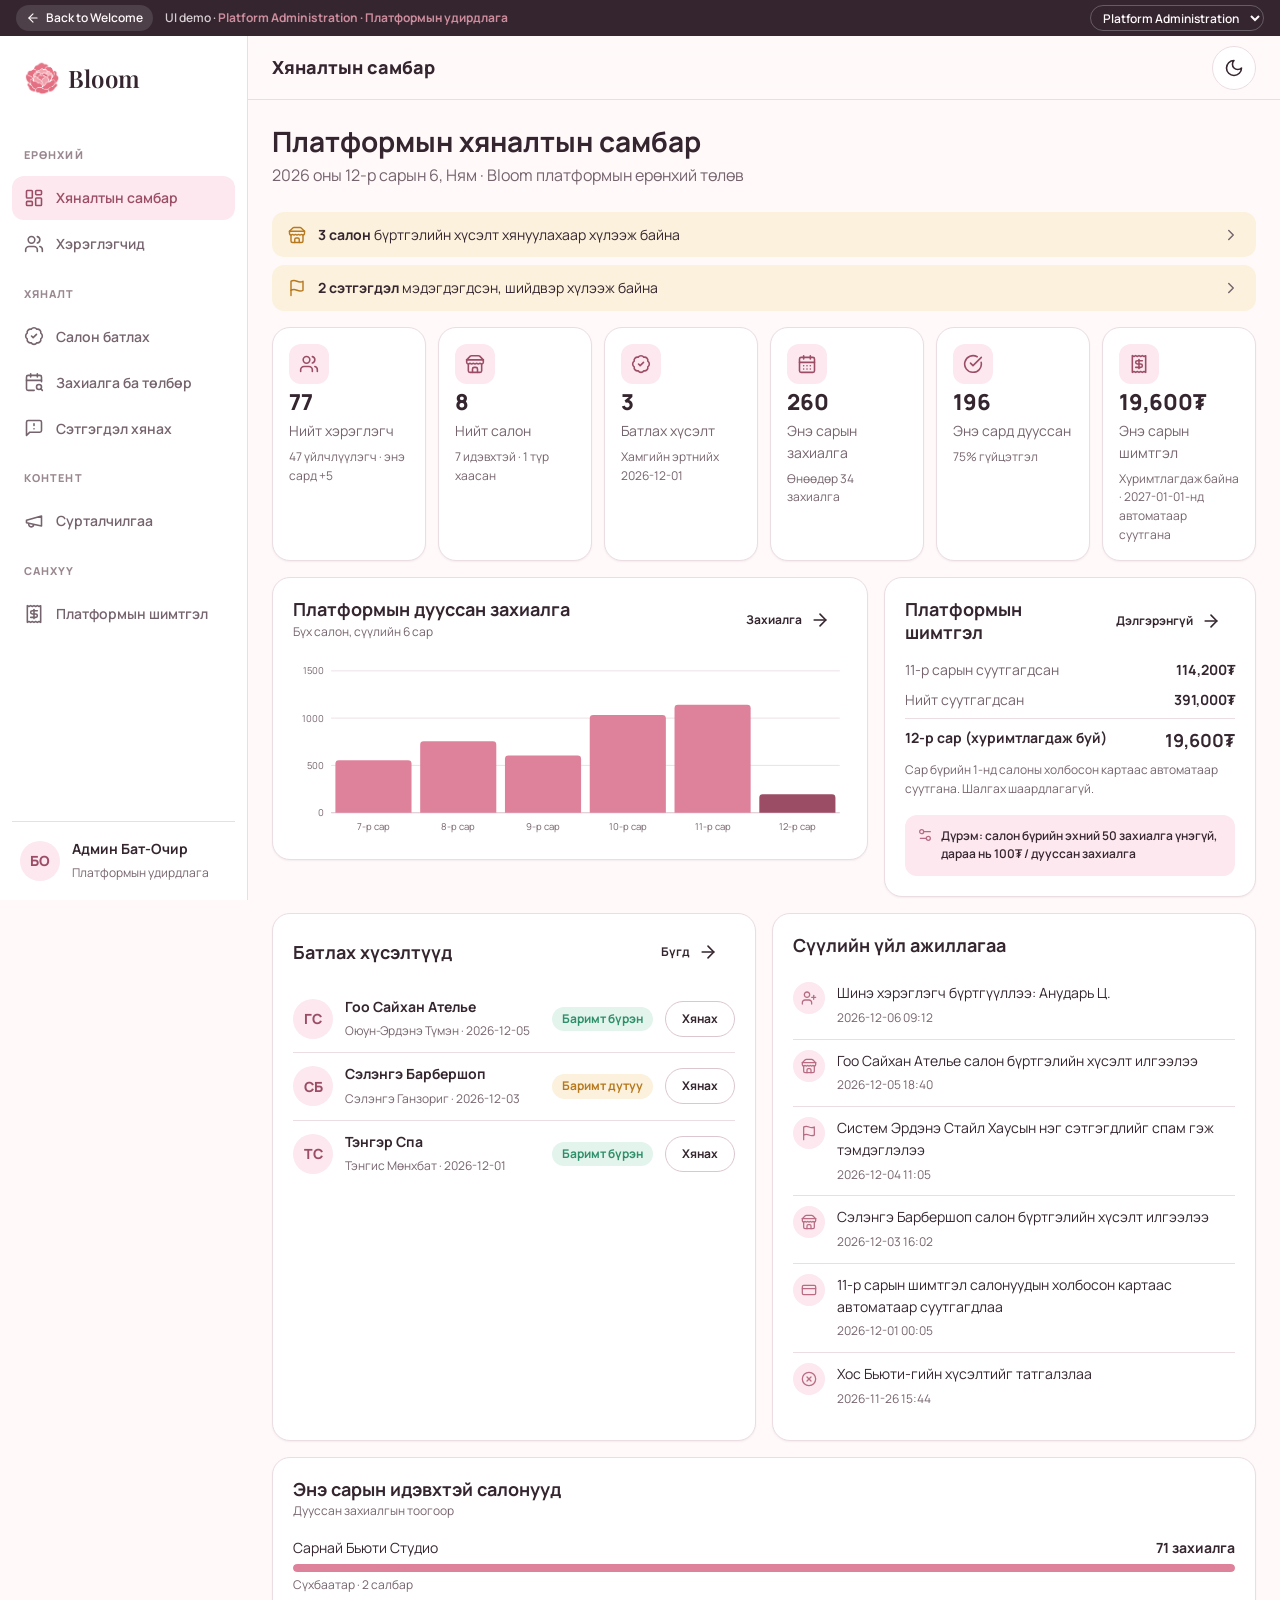
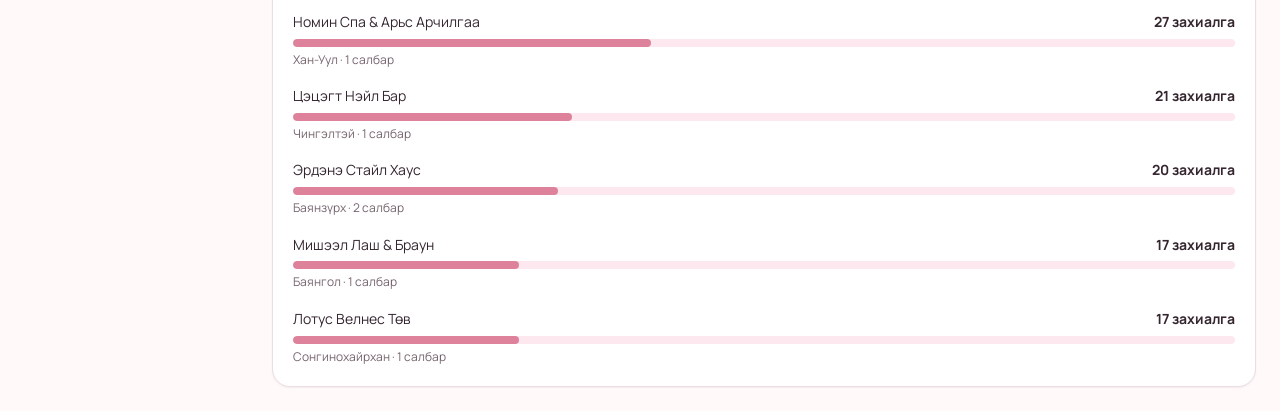
==== admin/index.html @ 9cf28e83 "yoyo" ====
<!DOCTYPE html>
<html lang="mn">
<head>
  <meta charset="UTF-8">
  <meta name="viewport" content="width=device-width, initial-scale=1">
  <meta name="theme-color" content="#FFF9FA">
  <title>Платформын удирдлага · Beauty Salon UI</title>
  <link rel="icon" type="image/png" href="../assets/logo/logo-symbol.png">

  <link rel="preconnect" href="https://fonts.googleapis.com">
  <link rel="preconnect" href="https://fonts.gstatic.com" crossorigin>
  <link rel="stylesheet" href="https://fonts.googleapis.com/css2?family=Manrope:wght@400;500;600;700;800&family=Playfair+Display:wght@500;600;700&display=swap">

  <script src="../assets/js/theme.js"></script>
  <link rel="stylesheet" href="../assets/css/tokens.css">
  <link rel="stylesheet" href="../assets/css/base.css">
  <link rel="stylesheet" href="../assets/css/components.css">
  <link rel="stylesheet" href="../assets/css/layout.css">
  <link rel="stylesheet" href="../assets/css/business.css">
  <link rel="stylesheet" href="../assets/css/admin.css">
</head>
<body data-base="../">
  <!-- Pages: one <section data-page="id"> per menu item.
       Each page is rendered by its script in assets/js/admin/. -->
  <div id="pages">
    <section data-page="dashboard"></section>
    <section data-page="users"></section>
    <section data-page="salons"></section>
    <section data-page="bookings"></section>
    <section data-page="reviews"></section>
    <section data-page="ads"></section>
    <section data-page="invoices"></section>
  </div>

  <script>
    window.APP = {
      id: "admin", kind: "dashboard", title: "Platform Administration · Платформын удирдлага", phase: 5,
      user: { name: "Админ Бат-Очир", role: "Платформын удирдлага", initials: "БО" },
      nav: [
        { id: "dashboard", label: "Хяналтын самбар",      icon: "layout-dashboard", group: "Ерөнхий" },
        { id: "users",     label: "Хэрэглэгчид",          icon: "users",            group: "Ерөнхий" },
        { id: "salons",    label: "Салон батлах",         icon: "badge-check",      group: "Хяналт" },
        { id: "bookings",  label: "Захиалга ба төлбөр",   icon: "calendar-search",  group: "Хяналт" },
        { id: "reviews",   label: "Сэтгэгдэл хянах",      icon: "message-square-warning", group: "Хяналт" },
        { id: "ads",       label: "Сурталчилгаа",         icon: "megaphone",        group: "Контент" },
        { id: "invoices",  label: "Платформын шимтгэл", icon: "receipt",          group: "Санхүү" }
      ]
    };
  </script>
  <script src="../assets/vendor/lucide.min.js"></script>
  <script src="../assets/js/ui.js"></script>
  <!-- Shared demo data + engine. The admin reads the business owner's
       store too, so reports, invoices and the fee rule stay in sync. -->
  <script src="../assets/js/client/data.js"></script>
  <script src="../assets/js/client/data-extra.js"></script>
  <script src="../assets/js/client/engine.js"></script>
  <script src="../assets/js/business/biz-data.js"></script>
  <script src="../assets/js/business/biz-core.js"></script>
  <!-- Admin pages (must load before shell.js) -->
  <script src="../assets/js/admin/adm-data.js"></script>
  <script src="../assets/js/admin/adm-core.js"></script>
  <script src="../assets/js/admin/adm-users.js"></script>
  <script src="../assets/js/admin/adm-salons.js"></script>
  <script src="../assets/js/admin/adm-bookings.js"></script>
  <script src="../assets/js/admin/adm-reviews.js"></script>
  <script src="../assets/js/admin/adm-ads.js"></script>
  <script src="../assets/js/admin/adm-invoices.js"></script>
  <script src="../assets/js/shell.js"></script>
</body>
</html>
---- assets/css/tokens.css ----
/* =========================================================
   Cherry Blossom design tokens
   Every colour, radius, shadow and spacing value used in the
   prototype comes from here. Change a value once, it updates
   in all four interfaces.
   ========================================================= */

:root {
  /* ---- Brand palette (light) ---- */
  --primary: #F4A7B9;          /* Cherry Blossom Pink */
  --primary-hover: #DE829C;    /* Deep Rose */
  --primary-soft: #FCE8EE;     /* Pale Blush */
  --on-primary: #34252F;       /* text on pink buttons (dark plum = AA contrast) */
  --accent: #B86C83;           /* Dusty Rose, for icons / decoration */
  --accent-strong: #9C4D66;    /* darker rose for small text & links (AA on ivory) */

  --bg: #FFF9FA;               /* Soft Ivory */
  --surface: #FFFFFF;
  --surface-2: #FCE8EE;        /* Pale Blush */
  --surface-3: #F8F0F3;
  --text: #34252F;             /* Dark Plum */
  --text-2: #75636D;           /* Muted Mauve */
  --text-3: #9A8891;
  --border: #EBDDE2;
  --border-strong: #DCC6CF;

  /* ---- Status colours (tuned to sit with the pink) ---- */
  --success: #2F8F6B;
  --success-soft: #E3F4EC;
  --warning: #B7791F;
  --warning-soft: #FCF1DC;
  --danger: #C2415D;
  --danger-soft: #FBE4E9;
  --info: #5468B8;
  --info-soft: #E7EAF8;

  /* ---- Effects ---- */
  --shadow-sm: 0 1px 2px rgba(52, 37, 47, .06);
  --shadow-md: 0 6px 20px -6px rgba(52, 37, 47, .12);
  --shadow-lg: 0 18px 48px -12px rgba(120, 50, 80, .22);
  --ring: 0 0 0 3px rgba(222, 130, 156, .45);
  --gradient-blush: linear-gradient(135deg, #FFF1F4 0%, #FCE8EE 45%, #FFF9FA 100%);
  --overlay: rgba(52, 37, 47, .45);

  /* ---- Typography ---- */
  --font-sans: "Manrope", "Segoe UI", "Helvetica Neue", Arial, sans-serif;
  --font-display: "Playfair Display", Georgia, "Times New Roman", serif;
  --fs-xs: .75rem;
  --fs-sm: .875rem;
  --fs-md: 1rem;
  --fs-lg: 1.125rem;
  --fs-xl: 1.375rem;
  --fs-2xl: 1.75rem;
  --fs-3xl: clamp(1.75rem, 1.2rem + 2.4vw, 2.75rem);

  /* ---- Spacing scale (4px base) ---- */
  --sp-1: 4px;
  --sp-2: 8px;
  --sp-3: 12px;
  --sp-4: 16px;
  --sp-5: 20px;
  --sp-6: 24px;
  --sp-8: 32px;
  --sp-10: 40px;
  --sp-12: 48px;
  --sp-16: 64px;

  /* ---- Radius ---- */
  --r-sm: 8px;
  --r-md: 12px;
  --r-lg: 18px;
  --r-xl: 24px;
  --r-pill: 999px;

  /* ---- Layout ---- */
  --header-h: 64px;
  --demo-bar-h: 36px;
  --sidebar-w: 248px;
  --sidebar-w-collapsed: 76px;
  --bottom-nav-h: 64px;
  --content-max: 1200px;

  --ease: cubic-bezier(.2, .7, .2, 1);
  --t-fast: 150ms;
  --t-med: 260ms;

  color-scheme: light;
}

/* ---- Dark theme ---- */
:root[data-theme="dark"] {
  --primary: #F4A7B9;
  --primary-hover: #F7BCCA;
  --primary-soft: #3D2C38;
  --on-primary: #19151B;
  --accent: #E69CB2;
  --accent-strong: #F0B3C4;

  --bg: #19151B;               /* Deep Plum Black */
  --surface: #272129;          /* Dark Plum */
  --surface-2: #352B35;        /* Muted Plum */
  --surface-3: #2F2730;
  --text: #F9F2F5;
  --text-2: #C2B1BC;
  --text-3: #9A8893;
  --border: #493B46;
  --border-strong: #5C4B58;

  --success: #5CC79C;
  --success-soft: #1F3A30;
  --warning: #E3B062;
  --warning-soft: #3D3121;
  --danger: #F07C95;
  --danger-soft: #45222C;
  --info: #9AA9EC;
  --info-soft: #262C48;

  --shadow-sm: 0 1px 2px rgba(0, 0, 0, .35);
  --shadow-md: 0 6px 20px -6px rgba(0, 0, 0, .5);
  --shadow-lg: 0 18px 48px -12px rgba(0, 0, 0, .65);
  --ring: 0 0 0 3px rgba(244, 167, 185, .45);
  --gradient-blush: linear-gradient(135deg, #221B24 0%, #2A2029 50%, #19151B 100%);
  --overlay: rgba(10, 6, 10, .6);

  color-scheme: dark;
}
---- assets/css/base.css ----
/* =========================================================
   Base: reset, typography, focus, utilities
   ========================================================= */

*, *::before, *::after { box-sizing: border-box; }

html { -webkit-text-size-adjust: 100%; }

body {
  margin: 0;
  min-height: 100vh;
  font-family: var(--font-sans);
  font-size: var(--fs-md);
  line-height: 1.55;
  color: var(--text);
  background: var(--bg);
  -webkit-font-smoothing: antialiased;
  overflow-x: hidden;
}

/* Smooth theme change. Added by theme.js after first paint so the
   page doesn't animate on load. */
html.theme-ready body,
html.theme-ready .card,
html.theme-ready .surface,
html.theme-ready .btn,
html.theme-ready .input,
html.theme-ready .app-header,
html.theme-ready .sidebar,
html.theme-ready .bottom-nav,
html.theme-ready .demo-bar {
  transition: background-color var(--t-med) var(--ease),
              border-color var(--t-med) var(--ease),
              color var(--t-med) var(--ease),
              box-shadow var(--t-med) var(--ease);
}

img, svg { display: block; max-width: 100%; }
button, input, select, textarea { font: inherit; color: inherit; }
button { cursor: pointer; }
a { color: var(--accent-strong); text-decoration: none; }
a:hover { text-decoration: underline; }

h1, h2, h3, h4 { margin: 0 0 var(--sp-2); line-height: 1.25; font-weight: 700; }
h1 { font-size: var(--fs-3xl); }
h2 { font-size: var(--fs-2xl); }
h3 { font-size: var(--fs-xl); }
h4 { font-size: var(--fs-lg); }
p { margin: 0 0 var(--sp-3); }

.display { font-family: var(--font-display); font-weight: 600; letter-spacing: .01em; }

/* Visible keyboard focus everywhere */
:focus { outline: none; }
:focus-visible {
  outline: none;
  box-shadow: var(--ring);
  border-radius: var(--r-sm);
}

::selection { background: var(--primary); color: var(--on-primary); }

/* Lucide renders <i data-lucide> into <svg class="lucide">. */
.lucide { width: 20px; height: 20px; stroke-width: 1.9; flex-shrink: 0; }
.icon-sm .lucide, .lucide.icon-sm { width: 16px; height: 16px; }
.icon-lg .lucide, .lucide.icon-lg { width: 28px; height: 28px; }

/* ---- Utilities ---- */
[hidden] { display: none !important; }
.sr-only {
  position: absolute; width: 1px; height: 1px; padding: 0; margin: -1px;
  overflow: hidden; clip: rect(0 0 0 0); white-space: nowrap; border: 0;
}
.muted { color: var(--text-2); }
.small { font-size: var(--fs-sm); }
.xs { font-size: var(--fs-xs); }
.row { display: flex; align-items: center; gap: var(--sp-3); }
.row-wrap { display: flex; flex-wrap: wrap; gap: var(--sp-3); }
.stack { display: flex; flex-direction: column; gap: var(--sp-3); }
.spacer { flex: 1; }
.center { text-align: center; }
.mt-4 { margin-top: var(--sp-4); }
.mt-6 { margin-top: var(--sp-6); }
.mb-4 { margin-bottom: var(--sp-4); }
.hide-mobile { }
@media (max-width: 767px) { .hide-mobile { display: none !important; } }
@media (min-width: 768px) { .show-mobile-only { display: none !important; } }

@media (prefers-reduced-motion: reduce) {
  *, *::before, *::after { animation-duration: 1ms !important; transition-duration: 1ms !important; }
}
---- assets/css/components.css ----
/* =========================================================
   Shared components used by all four interfaces
   ========================================================= */

/* ---------- Logo ---------- */
.logo { display: inline-flex; align-items: center; gap: var(--sp-2); color: var(--text); text-decoration: none; flex-shrink: 0; }
.logo:hover { text-decoration: none; }
.logo img { height: 36px; width: auto; object-fit: contain; }
.logo .logo-word { display: flex; flex-direction: column; gap: 3px; line-height: 1.1; }
.logo .logo-word b { font-family: var(--font-display); font-size: 1.5rem; font-weight: 600; letter-spacing: .01em; line-height: 1; }
.logo .logo-word span { font-size: .6rem; font-weight: 700; letter-spacing: .12em; text-transform: uppercase; color: var(--accent-strong); white-space: nowrap; }
.logo .logo-combo { display: inline-flex; align-items: center; gap: var(--sp-2); }
.logo .logo-symbol { display: none; }
/* Symbol on phones, combination from tablet up (header context) */
@media (max-width: 767px) {
  .logo[data-responsive] .logo-combo { display: none; }
  .logo[data-responsive] .logo-symbol { display: block; }
}
.logo-placeholder-tag {
  display: inline-block; margin-left: var(--sp-2);
  font-size: .62rem; font-weight: 700; letter-spacing: .08em; text-transform: uppercase;
  padding: 2px 6px; border-radius: var(--r-pill);
  border: 1px dashed var(--accent); color: var(--accent-strong);
}

/* ---------- Buttons ---------- */
.btn {
  display: inline-flex; align-items: center; justify-content: center; gap: var(--sp-2);
  min-height: 44px; padding: 0 var(--sp-5);
  border-radius: var(--r-pill); border: 1px solid transparent;
  font-weight: 700; font-size: var(--fs-sm); line-height: 1; white-space: nowrap;
  text-decoration: none; cursor: pointer; user-select: none;
  transition: background-color var(--t-fast) var(--ease), transform var(--t-fast) var(--ease),
              box-shadow var(--t-fast) var(--ease), border-color var(--t-fast);
}
.btn:hover { text-decoration: none; }
.btn:active { transform: translateY(1px); }
.btn[disabled], .btn.is-disabled { opacity: .5; cursor: not-allowed; pointer-events: none; }

.btn-primary { background: var(--primary); color: var(--on-primary); box-shadow: 0 6px 16px -8px var(--primary-hover); }
.btn-primary:hover { background: var(--primary-hover); }
.btn-secondary { background: var(--surface); color: var(--text); border-color: var(--border-strong); }
.btn-secondary:hover { background: var(--surface-2); }
.btn-ghost { background: transparent; color: var(--text); }
.btn-ghost:hover { background: var(--surface-2); }
.btn-danger { background: var(--danger); color: #fff; }
.btn-danger:hover { filter: brightness(1.05); }
.btn-sm { min-height: 36px; padding: 0 var(--sp-4); font-size: var(--fs-xs); }
.btn-lg { min-height: 52px; padding: 0 var(--sp-6); font-size: var(--fs-md); }
.btn-block { width: 100%; }

.icon-btn {
  display: inline-grid; place-items: center;
  width: 44px; height: 44px; border-radius: var(--r-pill);
  border: 1px solid var(--border); background: var(--surface); color: var(--text);
  transition: background-color var(--t-fast), border-color var(--t-fast);
}
.icon-btn:hover { background: var(--surface-2); border-color: var(--border-strong); }
.icon-btn.plain { border-color: transparent; background: transparent; }

/* Theme toggle swaps sun / moon icon */
.theme-toggle .when-dark { display: none; }
:root[data-theme="dark"] .theme-toggle .when-dark { display: block; }
:root[data-theme="dark"] .theme-toggle .when-light { display: none; }

/* ---------- Form controls ---------- */
.field { display: flex; flex-direction: column; gap: 6px; }
.field label { font-size: var(--fs-sm); font-weight: 600; }
.field .hint { font-size: var(--fs-xs); color: var(--text-2); }
.field .error-text { font-size: var(--fs-xs); color: var(--danger); display: none; }
.field.has-error .input { border-color: var(--danger); }
.field.has-error .error-text { display: block; }

.input, .select, .textarea {
  width: 100%; min-height: 44px; padding: 10px 14px;
  border-radius: var(--r-md); border: 1px solid var(--border-strong);
  background: var(--surface); color: var(--text);
  transition: border-color var(--t-fast), box-shadow var(--t-fast);
}
.input::placeholder, .textarea::placeholder { color: var(--text-3); }
.input:focus, .select:focus, .textarea:focus { border-color: var(--primary-hover); box-shadow: var(--ring); }
.textarea { min-height: 96px; resize: vertical; }
.select { appearance: none; background-image: linear-gradient(45deg, transparent 50%, var(--text-2) 50%), linear-gradient(135deg, var(--text-2) 50%, transparent 50%); background-position: calc(100% - 18px) 50%, calc(100% - 13px) 50%; background-size: 5px 5px; background-repeat: no-repeat; padding-right: 36px; }

.input-icon { position: relative; }
.input-icon .lucide { position: absolute; left: 14px; top: 50%; transform: translateY(-50%); color: var(--text-2); pointer-events: none; }
.input-icon .input { padding-left: 42px; }

.check { display: inline-flex; align-items: center; gap: var(--sp-2); cursor: pointer; font-size: var(--fs-sm); }
.check input { width: 18px; height: 18px; accent-color: var(--primary-hover); }

.switch { position: relative; display: inline-flex; align-items: center; gap: var(--sp-3); cursor: pointer; font-size: var(--fs-sm); }
.switch input { position: absolute; opacity: 0; width: 0; height: 0; }
.switch .track { width: 44px; height: 26px; border-radius: var(--r-pill); background: var(--border-strong); position: relative; transition: background var(--t-fast); }
.switch .track::after { content: ""; position: absolute; top: 3px; left: 3px; width: 20px; height: 20px; border-radius: 50%; background: #fff; box-shadow: var(--shadow-sm); transition: transform var(--t-med) var(--ease); }
.switch input:checked + .track { background: var(--primary-hover); }
.switch input:checked + .track::after { transform: translateX(18px); }
.switch input:focus-visible + .track { box-shadow: var(--ring); }

/* ---------- Chips ---------- */
.chip {
  display: inline-flex; align-items: center; gap: 6px;
  min-height: 36px; padding: 0 14px; border-radius: var(--r-pill);
  border: 1px solid var(--border-strong); background: var(--surface); color: var(--text);
  font-size: var(--fs-sm); font-weight: 600; cursor: pointer;
  transition: background var(--t-fast), border-color var(--t-fast), color var(--t-fast);
}
.chip:hover { border-color: var(--primary-hover); }
.chip[aria-pressed="true"], .chip.is-active { background: var(--primary); border-color: var(--primary); color: var(--on-primary); }
.chip .lucide { width: 16px; height: 16px; }

/* ---------- Badges ---------- */
.badge {
  display: inline-flex; align-items: center; gap: 4px;
  padding: 3px 10px; border-radius: var(--r-pill);
  font-size: var(--fs-xs); font-weight: 700; white-space: nowrap;
  background: var(--surface-2); color: var(--text);
}
.badge::before { content: ""; width: 6px; height: 6px; border-radius: 50%; background: currentColor; opacity: .8; }
.badge.no-dot::before { display: none; }
.badge-success { background: var(--success-soft); color: var(--success); }
.badge-warning { background: var(--warning-soft); color: var(--warning); }
.badge-danger  { background: var(--danger-soft);  color: var(--danger); }
.badge-info    { background: var(--info-soft);    color: var(--info); }
.badge-pink    { background: var(--primary-soft); color: var(--accent-strong); }

/* ---------- Cards ---------- */
.card {
  background: var(--surface); border: 1px solid var(--border);
  border-radius: var(--r-lg); box-shadow: var(--shadow-sm);
  padding: var(--sp-5);
}
.card-hover { transition: transform var(--t-med) var(--ease), box-shadow var(--t-med) var(--ease); }
.card-hover:hover { transform: translateY(-3px); box-shadow: var(--shadow-md); }
.card-title { display: flex; align-items: center; justify-content: space-between; gap: var(--sp-3); margin-bottom: var(--sp-4); }
.card-title h3 { margin: 0; font-size: var(--fs-lg); }

.stat-card { display: flex; flex-direction: column; gap: 6px; }
.stat-card .stat-icon { width: 40px; height: 40px; border-radius: var(--r-md); display: grid; place-items: center; background: var(--primary-soft); color: var(--accent-strong); }
.stat-card .stat-value { font-size: var(--fs-2xl); font-weight: 800; letter-spacing: -.01em; }
.stat-card .stat-label { font-size: var(--fs-sm); color: var(--text-2); }
.stat-card .stat-trend { font-size: var(--fs-xs); font-weight: 700; color: var(--success); }

/* ---------- Avatar ---------- */
.avatar { position: relative; overflow: hidden; width: 40px; height: 40px; border-radius: 50%; display: grid; place-items: center; font-weight: 800; font-size: var(--fs-sm); background: var(--primary-soft); color: var(--accent-strong); flex-shrink: 0; }

.avatar > img { position: absolute; inset: 0; width: 100%; height: 100%; object-fit: cover; }
.avatar.has-photo { color: transparent; }

/* ---------- Tables ---------- */
.table-wrap { width: 100%; overflow-x: auto; border: 1px solid var(--border); border-radius: var(--r-lg); background: var(--surface); }
.table { width: 100%; border-collapse: collapse; font-size: var(--fs-sm); }
.table th { text-align: left; font-weight: 700; font-size: var(--fs-xs); text-transform: uppercase; letter-spacing: .05em; color: var(--text-2); background: var(--surface-3); padding: 12px 16px; white-space: nowrap; }
.table td { padding: 14px 16px; border-top: 1px solid var(--border); vertical-align: middle; }
.table tbody tr:hover { background: var(--surface-3); }

/* ---------- Tabs / segmented ---------- */
.segmented { display: inline-flex; padding: 4px; border-radius: var(--r-pill); background: var(--surface-2); gap: 4px; }
.segmented button { border: 0; background: transparent; min-height: 36px; padding: 0 16px; border-radius: var(--r-pill); font-weight: 700; font-size: var(--fs-sm); color: var(--text-2); display: inline-flex; align-items: center; gap: 6px; }
.segmented button[aria-selected="true"] { background: var(--surface); color: var(--text); box-shadow: var(--shadow-sm); }

/* ---------- Modal & bottom sheet ---------- */
.overlay {
  position: fixed; inset: 0; z-index: 900; background: var(--overlay);
  display: flex; align-items: center; justify-content: center; padding: var(--sp-4);
  opacity: 0; visibility: hidden; transition: opacity var(--t-med) var(--ease), visibility var(--t-med);
}
.overlay.is-open { opacity: 1; visibility: visible; }
.modal {
  width: min(520px, 100%); max-height: calc(100vh - 32px); overflow: auto;
  background: var(--surface); border-radius: var(--r-xl); box-shadow: var(--shadow-lg);
  padding: var(--sp-6); transform: translateY(12px) scale(.98); transition: transform var(--t-med) var(--ease);
}
.overlay.is-open .modal { transform: none; }
.modal-head { display: flex; align-items: flex-start; justify-content: space-between; gap: var(--sp-3); margin-bottom: var(--sp-4); }
.modal-head h3 { margin: 0; }
.modal-foot { display: flex; justify-content: flex-end; gap: var(--sp-3); margin-top: var(--sp-6); flex-wrap: wrap; }

/* On phones the modal becomes a bottom sheet */
@media (max-width: 767px) {
  .overlay.sheet-on-mobile { align-items: flex-end; padding: 0; }
  .overlay.sheet-on-mobile .modal {
    width: 100%; border-radius: var(--r-xl) var(--r-xl) 0 0; max-height: 88vh;
    transform: translateY(100%); padding-bottom: calc(var(--sp-6) + env(safe-area-inset-bottom));
  }
  .overlay.sheet-on-mobile.is-open .modal { transform: none; }
  .overlay.sheet-on-mobile .modal::before { content: ""; display: block; width: 40px; height: 4px; border-radius: 4px; background: var(--border-strong); margin: -8px auto var(--sp-4); }
}

/* ---------- Toast ---------- */
.toast-stack { position: fixed; z-index: 1000; right: var(--sp-4); bottom: var(--sp-4); display: flex; flex-direction: column; gap: var(--sp-2); pointer-events: none; }
@media (max-width: 767px) { .toast-stack { left: var(--sp-4); bottom: calc(var(--bottom-nav-h) + var(--sp-4)); } }
.toast {
  pointer-events: auto; display: flex; align-items: center; gap: var(--sp-3);
  min-width: 260px; max-width: 380px; padding: 12px 16px; border-radius: var(--r-md);
  background: var(--surface); color: var(--text); border: 1px solid var(--border); box-shadow: var(--shadow-lg);
  font-size: var(--fs-sm); font-weight: 600; animation: toast-in var(--t-med) var(--ease);
}
.toast .lucide { color: var(--success); }
.toast.error .lucide { color: var(--danger); }
.toast.info .lucide { color: var(--info); }
.toast.leaving { opacity: 0; transform: translateY(8px); transition: all var(--t-med); }
@keyframes toast-in { from { opacity: 0; transform: translateY(8px); } to { opacity: 1; transform: none; } }

/* ---------- Empty state ---------- */
.empty {
  display: flex; flex-direction: column; align-items: center; text-align: center; gap: var(--sp-3);
  padding: var(--sp-12) var(--sp-6); border: 1px dashed var(--border-strong); border-radius: var(--r-lg);
  background: var(--surface);
}
.empty .empty-icon { width: 64px; height: 64px; border-radius: 50%; display: grid; place-items: center; background: var(--primary-soft); color: var(--accent-strong); }
.empty .empty-icon .lucide { width: 28px; height: 28px; }
.empty h3 { margin: 0; font-size: var(--fs-lg); }
.empty p { margin: 0; max-width: 420px; color: var(--text-2); font-size: var(--fs-sm); }

/* ---------- Skeleton (loading) ---------- */
.skeleton { border-radius: var(--r-sm); background: linear-gradient(90deg, var(--surface-2) 0%, var(--surface-3) 50%, var(--surface-2) 100%); background-size: 200% 100%; animation: shimmer 1.4s infinite linear; }
@keyframes shimmer { to { background-position: -200% 0; } }

/* ---------- Payment method tag (cash / card / QR) ---------- */
.pay-method { display: inline-flex; align-items: center; gap: 4px; padding: 1px 8px; border-radius: var(--r-pill); background: var(--surface-2); color: var(--text-2); font-size: var(--fs-xs); font-weight: 700; white-space: nowrap; vertical-align: middle; }
.pay-method .lucide { width: 13px; height: 13px; }
---- assets/css/layout.css ----
/* =========================================================
   Layout: demo bar, client header, bottom nav, dashboard shell
   Breakpoints: phone < 768, tablet 768–1023, desktop ≥ 1024
   ========================================================= */

/* ---------- Demo bar (always visible: Back to Welcome) ---------- */
.demo-bar {
  position: sticky; top: 0; z-index: 120;
  height: var(--demo-bar-h);
  display: flex; align-items: center; gap: var(--sp-3);
  padding: 0 var(--sp-4);
  background: var(--text); color: var(--bg);
  font-size: var(--fs-xs); font-weight: 600;
}
:root[data-theme="dark"] .demo-bar { background: var(--surface-2); color: var(--text); }
.demo-bar .back-link {
  display: inline-flex; align-items: center; gap: 6px;
  color: inherit; padding: 4px 10px; border-radius: var(--r-pill);
  white-space: nowrap; flex-shrink: 0;
  background: rgba(255, 255, 255, .12);
}
.demo-bar .back-link:hover { background: rgba(255, 255, 255, .22); text-decoration: none; }
.demo-bar .back-link .lucide { width: 14px; height: 14px; }
.demo-bar .demo-label { min-width: 0; opacity: .8; overflow: hidden; text-overflow: ellipsis; white-space: nowrap; }
.demo-bar .demo-label b { color: var(--primary); opacity: 1; }

/* ---------- Client header ---------- */
.app-header {
  position: sticky; top: var(--demo-bar-h); z-index: 100;
  height: var(--header-h);
  background: color-mix(in srgb, var(--surface) 88%, transparent);
  backdrop-filter: saturate(1.4) blur(10px);
  border-bottom: 1px solid var(--border);
}
.app-header .inner {
  height: 100%; max-width: var(--content-max); margin: 0 auto;
  display: flex; align-items: center; gap: var(--sp-4); padding: 0 var(--sp-4);
}
.app-header .header-search { flex: 1; max-width: 460px; }
.app-header .header-nav { display: flex; gap: var(--sp-1); }
.app-header .header-nav a {
  padding: 8px 14px; border-radius: var(--r-pill); color: var(--text-2);
  font-weight: 600; font-size: var(--fs-sm); display: inline-flex; align-items: center; gap: 6px;
}
.app-header .header-nav a:hover { background: var(--surface-2); color: var(--text); text-decoration: none; }
.app-header .header-nav a[aria-current="page"] { color: var(--accent-strong); background: var(--primary-soft); }
.app-header .header-actions { display: flex; align-items: center; gap: var(--sp-2); margin-left: auto; }
@media (max-width: 1023px) { .app-header .header-nav, .app-header .header-search { display: none; } }
/* Desktop: logo left, search centre, menu right */
@media (min-width: 1024px) {
  .app-header .inner { gap: var(--sp-6); }
  .app-header .header-nav { align-items: center; flex-shrink: 0; }
  .app-header .header-search { flex: 1; max-width: 420px; margin: 0 auto; }
  .app-header .header-search .input { min-height: 42px; border-radius: var(--r-pill); background: var(--surface-3); }
  .app-header .logo { flex-shrink: 0; }
  .app-header .header-theme { margin-left: var(--sp-1); }
}
@media (max-width: 1023px) { .app-header .header-actions { margin-left: auto; } }

.client-main {
  max-width: var(--content-max); margin: 0 auto;
  padding: var(--sp-6) var(--sp-4) var(--sp-16);
}
@media (max-width: 1023px) {
  .client-main { padding-bottom: calc(var(--bottom-nav-h) + var(--sp-16)); }
}

/* ---------- Bottom navigation (phones) ---------- */
.bottom-nav {
  position: fixed; left: 0; right: 0; bottom: 0; z-index: 110;
  height: calc(var(--bottom-nav-h) + env(safe-area-inset-bottom));
  padding-bottom: env(safe-area-inset-bottom);
  display: none; background: var(--surface); border-top: 1px solid var(--border);
  box-shadow: 0 -6px 20px -12px rgba(52, 37, 47, .2);
}
.bottom-nav a {
  flex: 1; display: flex; flex-direction: column; align-items: center; justify-content: center; gap: 3px;
  color: var(--text-2); font-size: .68rem; font-weight: 700; min-width: 0;
}
.bottom-nav a:hover { text-decoration: none; }
.bottom-nav a .lucide { width: 22px; height: 22px; }
.bottom-nav a[aria-current="page"] { color: var(--accent-strong); }
.bottom-nav a[aria-current="page"] .lucide { stroke-width: 2.4; }
@media (max-width: 1023px) { .bottom-nav { display: flex; } }
/* Dashboards (employee) keep the bottom bar for phones only */
@media (min-width: 768px) { .dash ~ .bottom-nav { display: none; } }

/* ---------- Dashboard shell (business / employee / admin) ---------- */
.dash { display: grid; grid-template-columns: var(--sidebar-w) 1fr; min-height: calc(100vh - var(--demo-bar-h)); }

.sidebar {
  position: sticky; top: var(--demo-bar-h); height: calc(100vh - var(--demo-bar-h));
  display: flex; flex-direction: column; gap: var(--sp-2);
  padding: var(--sp-4) var(--sp-3);
  background: var(--surface); border-right: 1px solid var(--border);
  overflow-y: auto;
}
.sidebar .sidebar-logo { padding: var(--sp-2) var(--sp-3) var(--sp-4); }
.sidebar .sidebar-section { font-size: .68rem; font-weight: 800; letter-spacing: .1em; text-transform: uppercase; color: var(--text-3); padding: var(--sp-3) var(--sp-3) var(--sp-1); }
.sidebar nav { display: flex; flex-direction: column; gap: 2px; }
.sidebar nav a {
  display: flex; align-items: center; gap: var(--sp-3);
  min-height: 44px; padding: 0 var(--sp-3); border-radius: var(--r-md);
  color: var(--text-2); font-weight: 600; font-size: var(--fs-sm);
}
.sidebar nav a:hover { background: var(--surface-2); color: var(--text); text-decoration: none; }
.sidebar nav a[aria-current="page"] { background: var(--primary-soft); color: var(--accent-strong); }
.sidebar nav a[aria-current="page"] .lucide { color: var(--accent-strong); }
.sidebar .sidebar-foot { margin-top: auto; padding-top: var(--sp-4); border-top: 1px solid var(--border); display: flex; align-items: center; gap: var(--sp-3); padding-left: var(--sp-2); }
.sidebar .sidebar-foot .who { min-width: 0; }
.sidebar .sidebar-foot .who b { display: block; font-size: var(--fs-sm); white-space: nowrap; overflow: hidden; text-overflow: ellipsis; }
.sidebar .sidebar-foot .who span { font-size: var(--fs-xs); color: var(--text-2); }

.drawer-scrim { display: none; }
.dash-main { min-width: 0; display: flex; flex-direction: column; }
.topbar {
  position: sticky; top: var(--demo-bar-h); z-index: 90;
  height: var(--header-h); display: flex; align-items: center; gap: var(--sp-3);
  padding: 0 var(--sp-6);
  background: color-mix(in srgb, var(--bg) 85%, transparent); backdrop-filter: blur(10px);
  border-bottom: 1px solid var(--border);
}
.topbar .page-title { font-size: var(--fs-lg); font-weight: 800; margin: 0; white-space: nowrap; overflow: hidden; text-overflow: ellipsis; }
.topbar .topbar-actions { margin-left: auto; display: flex; align-items: center; gap: var(--sp-2); }
.topbar .menu-btn { display: none; }
.dash-content { padding: var(--sp-6); max-width: 1320px; width: 100%; }

/* Tablet: icon-only sidebar with symbol logo */
@media (max-width: 1023px) and (min-width: 768px) {
  .dash { grid-template-columns: var(--sidebar-w-collapsed) 1fr; }
  .sidebar { padding: var(--sp-4) var(--sp-2); align-items: center; }
  .sidebar .sidebar-logo { padding: var(--sp-2) 0 var(--sp-4); }
  .sidebar .logo .logo-combo { display: none; }
  .sidebar .logo .logo-symbol { display: block; }
  .sidebar .sidebar-section, .sidebar nav a .label, .sidebar .sidebar-foot .who { display: none; }
  .sidebar nav a { justify-content: center; width: 48px; padding: 0; }
  .sidebar .sidebar-foot { padding-left: 0; justify-content: center; }
}

/* Phone: sidebar becomes an off-canvas drawer */
@media (max-width: 767px) {
  .dash { grid-template-columns: 1fr; }
  .sidebar {
    position: fixed; z-index: 800; top: 0; left: 0; height: 100vh; width: min(300px, 86vw);
    transform: translateX(-100%); transition: transform var(--t-med) var(--ease);
    box-shadow: var(--shadow-lg);
  }
  .sidebar .logo .logo-combo { display: inline-flex; }
  .dash.drawer-open .sidebar { transform: none; }
  .drawer-scrim { display: block; position: fixed; inset: 0; z-index: 790; background: var(--overlay); opacity: 0; visibility: hidden; transition: opacity var(--t-med); }
  .dash.drawer-open .drawer-scrim { opacity: 1; visibility: visible; }
  .topbar { padding: 0 var(--sp-4); }
  .topbar .menu-btn { display: inline-grid; }
  .dash-content { padding: var(--sp-4); }
  /* Employee uses a bottom nav on phones instead of the drawer */
  .dash.mobile-bottom .topbar .menu-btn { display: none; }
  .dash.mobile-bottom .dash-content { padding-bottom: calc(var(--bottom-nav-h) + var(--sp-8)); }
}

/* ---------- Page grids ---------- */
.grid { display: grid; gap: var(--sp-4); }
.grid-2 { grid-template-columns: repeat(2, minmax(0, 1fr)); }
.grid-3 { grid-template-columns: repeat(3, minmax(0, 1fr)); }
.grid-4 { grid-template-columns: repeat(4, minmax(0, 1fr)); }
@media (max-width: 1023px) { .grid-4 { grid-template-columns: repeat(2, minmax(0, 1fr)); } .grid-3 { grid-template-columns: repeat(2, minmax(0, 1fr)); } }
@media (max-width: 767px)  { .grid-2, .grid-3 { grid-template-columns: 1fr; } }
@media (max-width: 479px)  { .grid-4 { grid-template-columns: 1fr; } }

.page-head { display: flex; align-items: flex-end; justify-content: space-between; gap: var(--sp-4); flex-wrap: wrap; margin-bottom: var(--sp-6); }
.page-head h1, .page-head h2 { margin: 0; }
.page-head p { margin: 4px 0 0; color: var(--text-2); }

.demo-bar .demo-switch {
  height: 26px; padding: 0 8px; border-radius: var(--r-pill);
  border: 1px solid rgba(255, 255, 255, .25); background: transparent; color: inherit;
  font-size: var(--fs-xs); font-weight: 600; cursor: pointer;
}
:root[data-theme="dark"] .demo-bar .demo-switch { border-color: var(--border-strong); }
.demo-bar .demo-switch option { background: var(--surface); color: var(--text); }

/* ---------- Client header extras ---------- */
.app-header .header-nav a { white-space: nowrap; }
@media (min-width: 1024px) and (max-width: 1239px) {
  .app-header .header-nav a { padding: 8px 10px; }
  .app-header .header-nav a .lucide { display: none; }
}
.account-btn {
  display: inline-flex; align-items: center; gap: 8px;
  min-height: 44px; padding: 4px 10px 4px 4px; border-radius: var(--r-pill);
  border: 1px solid var(--border); background: var(--surface); color: var(--text); font-weight: 700; font-size: var(--fs-sm);
}
.account-name { white-space: nowrap; }
.account-btn:hover { background: var(--surface-2); }
.menu-wrap { position: relative; }
.menu {
  position: absolute; right: 0; top: calc(100% + 8px); z-index: 300; min-width: 230px;
  padding: 6px; border-radius: var(--r-lg); background: var(--surface);
  border: 1px solid var(--border); box-shadow: var(--shadow-lg);
}
.menu-head { padding: 10px 12px 12px; border-bottom: 1px solid var(--border); margin-bottom: 6px; }
.menu-head b { display: block; font-size: var(--fs-sm); }
.menu-head span { font-size: var(--fs-xs); color: var(--text-2); }
.menu a, .menu button {
  display: flex; align-items: center; gap: 10px; width: 100%;
  min-height: 42px; padding: 0 12px; border: 0; border-radius: var(--r-md);
  background: transparent; color: var(--text); font-size: var(--fs-sm); font-weight: 600; text-align: left;
}
.menu a:hover, .menu button:hover { background: var(--surface-2); text-decoration: none; }
.menu .lucide { width: 18px; height: 18px; color: var(--text-2); }

@media (min-width: 1024px) { .hide-desktop { display: none !important; } }
@media (max-width: 1023px) { .hide-tablet-down { display: none !important; } }
@media (max-width: 1023px) { .client-body .toast-stack { bottom: calc(var(--bottom-nav-h) + var(--sp-4)); } }
---- assets/css/business.css ----
/* =========================================================
   Business owner interface (dashboard pages)
   Builds on tokens / components / layout. Phone < 768,
   tablet 768–1023, desktop ≥ 1024.
   ========================================================= */

/* ---------- Small utilities ---------- */
.mono { font-family: ui-monospace, "SFMono-Regular", Menlo, Consolas, monospace; font-size: .92em; letter-spacing: .01em; }
.grow { flex: 1; min-width: 0; }
.req { color: var(--danger); }
.nowrap { flex-wrap: nowrap !important; align-items: center; }
.danger-text { color: var(--danger); }
.warn-text { color: var(--warning); display: block; margin-top: 2px; }
.label-like { font-size: var(--fs-sm); font-weight: 600; }
.chips { display: flex; flex-wrap: wrap; gap: var(--sp-2); align-items: center; }
.chips.static { gap: 6px; }
.chip-count { display: inline-grid; place-items: center; min-width: 20px; height: 20px; padding: 0 6px; border-radius: var(--r-pill); background: var(--surface-2); color: var(--text-2); font-size: .7rem; }
.chip[aria-pressed="true"] .chip-count { background: rgba(255, 255, 255, .45); color: inherit; }
.section-title { font-size: var(--fs-lg); margin: var(--sp-8) 0 var(--sp-4); }
.section-title .muted { font-weight: 600; }
.note { display: flex; gap: var(--sp-2); align-items: flex-start; margin: var(--sp-4) 0 0; font-size: var(--fs-sm); color: var(--text-2); }
.note .lucide { width: 18px; height: 18px; flex-shrink: 0; color: var(--accent); margin-top: 1px; }
.warn-note { padding: var(--sp-3); border-radius: var(--r-md); background: var(--warning-soft); color: var(--text); }
.warn-note .lucide { color: var(--warning); }
.error-text.standalone { display: none; font-size: var(--fs-xs); color: var(--danger); margin: var(--sp-2) 0 0; }
fieldset.field { border: 0; padding: 0; margin: var(--sp-4) 0 0; min-width: 0; }
fieldset.field legend { font-size: var(--fs-sm); font-weight: 600; padding: 0; margin-bottom: 6px; }
fieldset.field.has-error .error-text { display: block; }
.field.has-error .select, .field.has-error .textarea { border-color: var(--danger); }
.input-suffix { position: relative; }
.input-suffix .input { padding-right: 34px; }
.input-suffix span { position: absolute; right: 14px; top: 50%; transform: translateY(-50%); color: var(--text-2); font-weight: 700; pointer-events: none; }
.avatar.sm { width: 30px; height: 30px; font-size: .7rem; }
.avatar.lg { width: 52px; height: 52px; font-size: var(--fs-md); }
.page-head { align-items: flex-end; }
.page-head h2 { font-size: var(--fs-2xl); }

/* ---------- Toolbars ---------- */
.biz-toolbar { display: flex; align-items: center; gap: var(--sp-3); margin-bottom: var(--sp-4); }
.biz-toolbar.wrap { flex-wrap: wrap; }
.inline-select { position: relative; display: inline-flex; align-items: center; }
.inline-select > .lucide { position: absolute; left: 12px; width: 16px; height: 16px; color: var(--text-2); pointer-events: none; z-index: 1; }
.inline-select .select, .inline-select .input { min-height: 40px; padding-top: 6px; padding-bottom: 6px; font-size: var(--fs-sm); font-weight: 600; border-radius: var(--r-pill); }
.inline-select > .lucide ~ .select, .inline-select > .lucide ~ .input { padding-left: 36px; }
.grow-sm { flex: 1 1 220px; max-width: 340px; }
.grow-sm .input, .list-search .input { min-height: 40px; border-radius: var(--r-pill); }
.tabs-scroll { max-width: 100%; overflow-x: auto; scrollbar-width: none; }
.tabs-scroll::-webkit-scrollbar { display: none; }
.tabs-scroll button { white-space: nowrap; flex-shrink: 0; }
.tabs-scroll .lucide { width: 16px; height: 16px; }
.tab-row { margin: var(--sp-6) 0 var(--sp-4); }
@media (max-width: 767px) {
  .biz-toolbar .inline-select, .biz-toolbar .inline-select .select { flex: 1 1 auto; }
  .biz-toolbar .grow-sm { max-width: none; flex-basis: 100%; }
  .page-head > .btn { width: 100%; }
}

/* ---------- Dashboard ---------- */
.quick-actions { display: grid; grid-template-columns: repeat(5, minmax(0, 1fr)); gap: var(--sp-3); margin-bottom: var(--sp-4); }
.qa {
  display: flex; align-items: center; gap: var(--sp-3); min-height: 56px; padding: var(--sp-3) var(--sp-4);
  border-radius: var(--r-lg); border: 1px solid var(--border); background: var(--surface); color: var(--text);
  font-weight: 700; font-size: var(--fs-sm); text-align: left; font-family: inherit; cursor: pointer;
  transition: border-color var(--t-fast), background var(--t-fast), transform var(--t-fast);
}
.qa:hover { border-color: var(--primary-hover); background: var(--surface-3); text-decoration: none; }
.qa .lucide { width: 34px; height: 34px; padding: 8px; border-radius: var(--r-md); background: var(--primary-soft); color: var(--accent-strong); flex-shrink: 0; }
.qa:first-child { background: var(--primary); border-color: var(--primary); color: var(--on-primary); }
.qa:first-child .lucide { background: rgba(255, 255, 255, .5); color: var(--on-primary); }
.qa:first-child:hover { background: var(--primary-hover); }
@media (max-width: 1239px) { .quick-actions { grid-template-columns: repeat(3, minmax(0, 1fr)); } }
@media (max-width: 767px) {
  .quick-actions { display: flex; overflow-x: auto; scrollbar-width: none; margin: 0 calc(-1 * var(--sp-4)) var(--sp-4); padding: 0 var(--sp-4); }
  .quick-actions::-webkit-scrollbar { display: none; }
  .qa { flex: 0 0 auto; min-height: 48px; padding: var(--sp-2) var(--sp-4) var(--sp-2) var(--sp-2); }
  .qa .lucide { width: 32px; height: 32px; padding: 7px; }
}

.alerts { display: grid; gap: var(--sp-2); margin-bottom: var(--sp-4); }
.alert { display: flex; align-items: center; gap: var(--sp-3); padding: 12px var(--sp-4); border-radius: var(--r-md); font-size: var(--fs-sm); color: var(--text); }
.alert:hover { text-decoration: none; filter: brightness(.98); }
.alert > .lucide:first-child { width: 18px; height: 18px; }
.alert .end { margin-left: auto; width: 18px; height: 18px; color: var(--text-2); }
.alert-warning { background: var(--warning-soft); }
.alert-warning > .lucide:first-child { color: var(--warning); }
.alert-info { background: var(--info-soft); }
.alert-info > .lucide:first-child { color: var(--info); }

.stat-grid { margin-bottom: var(--sp-4); }
.stat-card .stat-sub { font-size: var(--fs-xs); color: var(--text-2); display: flex; align-items: center; gap: 4px; }
.stat-card .stat-sub.up { color: var(--success); font-weight: 700; }
.stat-card .stat-sub.down { color: var(--danger); font-weight: 700; }
.stat-card .stat-sub .lucide { width: 14px; height: 14px; }
.stat-card .stat-value { line-height: 1.1; }
@media (max-width: 479px) {
  .stat-grid.grid-4 { grid-template-columns: repeat(2, minmax(0, 1fr)); gap: var(--sp-3); }
  .stat-grid .card { padding: var(--sp-4); }
  .stat-card .stat-value { font-size: var(--fs-xl); }
  .stat-card .stat-icon { width: 34px; height: 34px; }
}

.dash-grid { display: grid; grid-template-columns: minmax(0, 1.6fr) minmax(0, 1fr); gap: var(--sp-4); align-items: start; }
@media (max-width: 1023px) { .dash-grid { grid-template-columns: minmax(0, 1fr); } }

/* Charts */
.chart { position: relative; }
.chart svg { width: 100%; height: auto; display: block; overflow: visible; }
.ch-grid { stroke: var(--border); stroke-width: 1; }
.ch-base { stroke: var(--border-strong); stroke-width: 1; }
.ch-axis { fill: var(--text-2); font-size: 11px; font-family: var(--font-sans); }
.ch-bar path { fill: var(--primary-hover); transition: fill var(--t-fast); }
.ch-bar.is-hl path { fill: var(--accent-strong); }
.ch-bar:hover path, .ch-bar:focus path { fill: var(--accent); }
.ch-bar:focus { outline: none; }
.ch-hit { fill: transparent; }
.ch-bar:hover .ch-hit, .ch-bar:focus .ch-hit { fill: var(--surface-3); }
.ch-tip {
  position: absolute; pointer-events: none; z-index: 2; white-space: nowrap;
  padding: 6px 10px; border-radius: var(--r-sm); background: var(--text); color: var(--bg);
  font-size: var(--fs-xs); font-weight: 700; box-shadow: var(--shadow-md);
}

.rank { list-style: none; margin: 0; padding: 0; display: flex; flex-direction: column; gap: var(--sp-4); }
.rank-top { display: flex; justify-content: space-between; gap: var(--sp-3); font-size: var(--fs-sm); margin-bottom: 6px; }
.rank-top b { white-space: nowrap; }
.rank-bar, .progress { height: 8px; border-radius: var(--r-pill); background: var(--surface-2); overflow: hidden; }
.rank-bar span, .progress span { display: block; height: 100%; border-radius: var(--r-pill); background: var(--primary-hover); }
.rank li > .xs { display: block; margin-top: 4px; }

.tl { list-style: none; margin: 0; padding: 0; display: flex; flex-direction: column; }
.tl li + li { border-top: 1px solid var(--border); }
.tl button { width: 100%; display: flex; align-items: center; gap: var(--sp-3); padding: 10px 4px; border: 0; background: transparent; color: var(--text); text-align: left; font-family: inherit; cursor: pointer; border-radius: var(--r-sm); }
.tl button:hover { background: var(--surface-3); }
.tl-time { font-weight: 800; font-size: var(--fs-sm); width: 46px; flex-shrink: 0; }
.tl-body { flex: 1; min-width: 0; display: flex; flex-direction: column; }
.tl-body b { font-size: var(--fs-sm); }
.tl-body span { font-size: var(--fs-xs); color: var(--text-2); white-space: nowrap; overflow: hidden; text-overflow: ellipsis; }
.tl li.is-live .tl-time { color: var(--accent-strong); }
.tl li.is-live button { background: var(--primary-soft); }
.tl li.is-off .tl-body b { text-decoration: line-through; color: var(--text-2); }
.tl-more { display: block; text-align: center; font-size: var(--fs-sm); font-weight: 700; padding-top: var(--sp-3); border-top: 1px solid var(--border); }
@media (max-width: 479px) { .tl .badge { display: none; } }

.staff-list { list-style: none; margin: 0; padding: 0; display: flex; flex-direction: column; }
.staff-list li { display: flex; align-items: center; gap: var(--sp-3); padding: 10px 0; flex-wrap: wrap; }
.staff-list li + li { border-top: 1px solid var(--border); }
.staff-list .grow b { display: block; font-size: var(--fs-sm); }
.staff-nums { display: flex; gap: var(--sp-4); }
.staff-nums span { display: flex; flex-direction: column; align-items: center; min-width: 40px; }
.staff-nums b { font-size: var(--fs-sm); }
.staff-nums small { font-size: .68rem; color: var(--text-2); }
@media (max-width: 1279px) and (min-width: 1024px), (max-width: 599px) {
  .staff-list:not(.compact) li .badge { display: none; }
}
@media (max-width: 479px) { .staff-list:not(.compact) .staff-nums { width: 100%; padding-left: 52px; justify-content: flex-start; } }

/* ---------- Tables: cards on phones ---------- */
.table .cell-sub { display: block; font-size: var(--fs-xs); color: var(--text-2); margin-top: 2px; font-weight: 500; }
.table td.t-num, .table th.t-num { text-align: right; white-space: nowrap; }
.table td.t-act { text-align: right; white-space: nowrap; }
.table tr.row-muted td { color: var(--text-2); }
.table tr.row-muted .biz-img { opacity: .55; }
.xs-badge { font-size: .65rem; padding: 1px 6px; }
@media (max-width: 767px) {
  .table-wrap:has(.rtable) { border: 0; background: transparent; overflow: visible; }
  .rtable, .rtable tbody { display: block; }
  .rtable thead { display: none; }
  .rtable tr { display: grid; grid-template-columns: minmax(0, 1fr) auto; gap: 6px var(--sp-3); padding: var(--sp-4); margin-bottom: var(--sp-3); background: var(--surface); border: 1px solid var(--border); border-radius: var(--r-lg); }
  .rtable tbody tr:hover { background: var(--surface); }
  .rtable td { display: flex; align-items: baseline; justify-content: space-between; gap: var(--sp-3); padding: 0; border: 0; grid-column: 1 / -1; font-size: var(--fs-sm); text-align: right; min-width: 0; }
  .rtable td::before { content: attr(data-label); font-size: var(--fs-xs); font-weight: 700; color: var(--text-2); text-align: left; flex-shrink: 0; }
  .rtable td[data-label=""]::before { display: none; }
  .rtable td:first-child { text-align: left; justify-content: flex-start; padding-bottom: 6px; border-bottom: 1px solid var(--border); margin-bottom: 2px; }
  .rtable td:first-child::before { display: none; }
  .rtable td.t-act { justify-content: flex-end; padding-top: 6px; }
  .rtable td.t-act .btn { flex: 1; }
  .rtable td > div:not(.usage):not(.price-list) { text-align: right; }
  .rtable td .cell-sub { display: inline; margin-left: 6px; }
  .rtable td.t-main .cell-sub, .rtable td:first-child .cell-sub { display: block; margin-left: 0; }
}

.pager { display: flex; justify-content: space-between; align-items: center; gap: var(--sp-3); margin-top: var(--sp-4); flex-wrap: wrap; }
.pager-btns { display: flex; gap: 4px; align-items: center; }
.pg { min-width: 38px; height: 38px; border-radius: var(--r-pill); border: 1px solid var(--border); background: var(--surface); color: var(--text); font-weight: 700; font-size: var(--fs-sm); display: inline-grid; place-items: center; cursor: pointer; font-family: inherit; }
.pg:hover:not(:disabled) { border-color: var(--primary-hover); }
.pg.is-on { background: var(--text); color: var(--bg); border-color: var(--text); }
.pg:disabled { opacity: .4; cursor: not-allowed; }
.pg .lucide { width: 16px; height: 16px; }
.pg-gap { padding: 0 4px; color: var(--text-2); }
.pager-info { margin: var(--sp-3) 0 0; }

/* ---------- Bookings ---------- */
.list-filters { display: flex; justify-content: space-between; align-items: center; gap: var(--sp-3); flex-wrap: wrap; margin-bottom: var(--sp-4); }
.list-search { display: flex; gap: var(--sp-2); flex: 1 1 320px; justify-content: flex-end; }
.list-search .input-icon { flex: 1; max-width: 300px; }
@media (max-width: 767px) {
  .list-filters .chips { flex-wrap: nowrap; overflow-x: auto; scrollbar-width: none; width: 100%; }
  .list-filters .chip { flex-shrink: 0; }
  .list-search { flex-basis: 100%; flex-wrap: wrap; }
  .list-search .input-icon { max-width: none; flex-basis: 100%; }
  .list-search .inline-select, .list-search .select { width: 100%; }
}

.cal-head { display: flex; align-items: center; gap: var(--sp-3); flex-wrap: wrap; margin-bottom: var(--sp-3); }
.cal-head h3 { margin: 0; font-size: var(--fs-lg); flex: 1; min-width: 160px; }
.cal-nav { display: flex; gap: 6px; align-items: center; }
.cal-nav .icon-btn { width: 40px; height: 40px; }
.cal-summary { display: flex; align-items: center; gap: var(--sp-4); flex-wrap: wrap; font-size: var(--fs-sm); color: var(--text-2); margin-bottom: var(--sp-3); }
.cal-summary b { color: var(--text); }
.cal-summary .btn { margin-left: auto; }
.cal-legend { display: flex; flex-wrap: wrap; gap: var(--sp-2) var(--sp-4); margin-top: var(--sp-3); font-size: var(--fs-xs); color: var(--text-2); }
.cal-legend span { display: inline-flex; align-items: center; gap: 6px; }
.lg { width: 12px; height: 12px; border-radius: 3px; border-left: 3px solid; }
.lg-break { border: 0; background: repeating-linear-gradient(-45deg, var(--surface-2), var(--surface-2) 3px, transparent 3px, transparent 6px); border: 1px solid var(--border); }

/* status colours (calendar events) */
.st-confirmed { --ev-bg: var(--info-soft); --ev-c: var(--info); }
.st-pending_payment { --ev-bg: var(--warning-soft); --ev-c: var(--warning); }
.st-in_progress { --ev-bg: var(--primary-soft); --ev-c: var(--accent-strong); }
.st-completed { --ev-bg: var(--success-soft); --ev-c: var(--success); }
.st-cancelled, .st-no_show { --ev-bg: var(--danger-soft); --ev-c: var(--danger); }
.lg[class*="st-"] { background: var(--ev-bg); border-color: var(--ev-c); }

.day-scroll { --cal-head: 56px; max-height: 70vh; overflow: auto; border: 1px solid var(--border); border-radius: var(--r-lg); background: var(--surface); }
.day-grid { position: relative; display: grid; grid-template-columns: 56px repeat(var(--cols), minmax(150px, 1fr)); min-width: max-content; }
.cal-hours { position: sticky; left: 0; z-index: 3; background: var(--surface); border-right: 1px solid var(--border); }
.cal-hour { position: relative; border-top: 1px solid var(--border); }
.cal-hour span { position: absolute; top: -9px; left: 6px; font-size: 11px; font-weight: 700; color: var(--text-2); background: var(--surface); padding: 0 2px; }
.cal-hour:first-of-type span { top: 2px; }
.cal-col { border-right: 1px solid var(--border); min-width: 0; }
.cal-col:last-child { border-right: 0; }
.cal-col-head { position: sticky; top: 0; z-index: 2; height: var(--cal-head); display: flex; align-items: center; gap: var(--sp-2); padding: 0 var(--sp-3); background: var(--surface); border-bottom: 1px solid var(--border); }
.cal-col-head.ghost { border-bottom: 1px solid var(--border); }
.cal-col-head .avatar { width: 30px; height: 30px; font-size: .7rem; }
.cal-col-head b { display: block; font-size: var(--fs-sm); white-space: nowrap; overflow: hidden; text-overflow: ellipsis; }
.cal-col-head span:not(.avatar) { font-size: var(--fs-xs); color: var(--text-2); }
.cal-col-head > div { min-width: 0; }
.cal-col-body { position: relative; background-image: linear-gradient(var(--border) 1px, transparent 1px); background-size: 100% 60px; }
.cal-off, .cal-break { position: absolute; left: 0; right: 0; background: repeating-linear-gradient(-45deg, var(--surface-3), var(--surface-3) 4px, transparent 4px, transparent 9px); }
.cal-off span, .cal-break span { position: absolute; top: 8px; left: 8px; font-size: var(--fs-xs); font-weight: 700; color: var(--text-2); }
.cal-break span { top: 50%; transform: translateY(-50%); }
.cal-ev {
  position: absolute; left: 4px; right: 4px; z-index: 1; overflow: hidden;
  display: flex; flex-direction: column; align-items: flex-start; gap: 1px; padding: 5px 8px;
  border: 0; border-left: 3px solid var(--ev-c); border-radius: 6px; background: var(--ev-bg); color: var(--text);
  text-align: left; font-family: inherit; cursor: pointer; box-shadow: 0 0 0 2px var(--surface);
}
.cal-ev:hover { filter: brightness(.97); z-index: 2; }
.cal-ev b { font-size: var(--fs-xs); white-space: nowrap; overflow: hidden; text-overflow: ellipsis; max-width: 100%; }
.cal-ev span { font-size: .7rem; color: var(--text-2); white-space: nowrap; overflow: hidden; text-overflow: ellipsis; max-width: 100%; }
.cal-ev.is-short span { display: none; }
.cal-ev.st-cancelled b, .cal-ev.st-no_show b { text-decoration: line-through; opacity: .75; }
.cal-now { position: absolute; left: 56px; right: 0; height: 0; border-top: 2px solid var(--danger); z-index: 2; pointer-events: none; }
.cal-now span { position: absolute; left: -54px; top: -10px; padding: 1px 5px; border-radius: var(--r-pill); background: var(--danger); color: #fff; font-size: 10px; font-weight: 800; }

.wk-grid { display: grid; grid-template-columns: repeat(7, minmax(0, 1fr)); gap: var(--sp-2); }
.wk-day { border: 1px solid var(--border); border-radius: var(--r-lg); background: var(--surface); min-width: 0; display: flex; flex-direction: column; }
.wk-day.is-today { border-color: var(--primary-hover); box-shadow: 0 0 0 1px var(--primary-hover); }
.wk-head { display: flex; flex-direction: column; align-items: flex-start; gap: 0; padding: var(--sp-3); border: 0; border-bottom: 1px solid var(--border); background: transparent; color: var(--text); text-align: left; font-family: inherit; cursor: pointer; border-radius: var(--r-lg) var(--r-lg) 0 0; }
.wk-head:hover { background: var(--surface-3); }
.wk-head span { font-size: var(--fs-xs); color: var(--text-2); font-weight: 700; }
.wk-head b { font-size: var(--fs-xl); line-height: 1.2; }
.wk-head small { font-size: .7rem; color: var(--text-2); }
.wk-day.is-today .wk-head b { color: var(--accent-strong); }
.wk-list { display: flex; flex-direction: column; gap: 4px; padding: 6px; max-height: 420px; overflow-y: auto; }
.wk-ev { display: block; width: 100%; padding: 5px 7px; border: 0; border-left: 3px solid var(--ev-c); border-radius: 5px; background: var(--ev-bg); color: var(--text); text-align: left; font-family: inherit; font-size: .72rem; cursor: pointer; overflow: hidden; white-space: nowrap; text-overflow: ellipsis; }
.wk-ev span { display: block; color: var(--text-2); overflow: hidden; text-overflow: ellipsis; }
.wk-ev.st-cancelled { opacity: .65; text-decoration: line-through; }
.wk-empty { padding: 6px; margin: 0; }
@media (max-width: 1023px) {
  .wk-grid { grid-template-columns: minmax(0, 1fr); }
  .wk-day { flex-direction: row; }
  .wk-head { width: 92px; flex-shrink: 0; border-bottom: 0; border-right: 1px solid var(--border); border-radius: var(--r-lg) 0 0 var(--r-lg); }
  .wk-list { flex: 1; flex-direction: row; flex-wrap: wrap; max-height: none; }
  .wk-ev { width: auto; max-width: 100%; }
  .wk-ev span { display: none; }
}

.mo-grid { border: 1px solid var(--border); border-radius: var(--r-lg); overflow: hidden; background: var(--surface); }
.mo-heads, .mo-cells { display: grid; grid-template-columns: repeat(7, minmax(0, 1fr)); }
.mo-heads span { padding: 8px; font-size: var(--fs-xs); font-weight: 800; color: var(--text-2); text-align: center; background: var(--surface-3); }
.mo-cell { position: relative; min-height: 96px; display: flex; flex-direction: column; align-items: flex-start; gap: 4px; padding: 8px; border: 0; border-top: 1px solid var(--border); border-right: 1px solid var(--border); background: transparent; color: var(--text); font-family: inherit; text-align: left; cursor: pointer; min-width: 0; }
.mo-cell:nth-child(7n) { border-right: 0; }
.mo-cell:hover { background: var(--surface-3); }
.mo-cell.is-out { color: var(--text-3); background: repeating-linear-gradient(-45deg, transparent, transparent 6px, var(--surface-3) 6px, var(--surface-3) 7px); }
.mo-num { font-weight: 800; font-size: var(--fs-sm); }
.mo-cell.is-today .mo-num { display: inline-grid; place-items: center; width: 26px; height: 26px; border-radius: 50%; background: var(--primary); color: var(--on-primary); }
.mo-count { font-size: var(--fs-xs); font-weight: 800; padding: 2px 8px; border-radius: var(--r-pill); background: var(--primary-soft); color: var(--accent-strong); }
.mo-count.load-3, .mo-count.load-4 { background: var(--primary-hover); color: #fff; }
:root[data-theme="dark"] .mo-count.load-3, :root[data-theme="dark"] .mo-count.load-4 { color: var(--on-primary); }
.mo-count small { font-weight: 600; }
.mo-rev { font-size: .7rem; color: var(--text-2); font-weight: 600; }
@media (max-width: 767px) {
  .mo-cell { min-height: 58px; padding: 5px; align-items: center; }
  .mo-count { padding: 1px 6px; }
  .mo-count small, .mo-rev { display: none; }
}

/* Booking detail */
.modal.modal-lg { width: min(720px, 100%); }
.modal.modal-xl { width: min(880px, 100%); }
.bd-status { display: flex; flex-wrap: wrap; gap: 6px; margin-bottom: var(--sp-4); align-items: center; }
.bd-grid { display: grid; grid-template-columns: repeat(2, minmax(0, 1fr)); gap: var(--sp-3); }
@media (max-width: 599px) { .bd-grid { grid-template-columns: minmax(0, 1fr); } }
.bd-sec { padding: var(--sp-4); border: 1px solid var(--border); border-radius: var(--r-md); margin-bottom: var(--sp-3); min-width: 0; }
.bd-grid .bd-sec { margin-bottom: 0; }
.bd-grid + .bd-sec { margin-top: var(--sp-3); }
.bd-sec h4 { display: flex; align-items: center; gap: 6px; margin: 0 0 var(--sp-2); font-size: var(--fs-xs); text-transform: uppercase; letter-spacing: .06em; color: var(--text-2); }
.bd-sec h4 .lucide { width: 15px; height: 15px; color: var(--accent); }
.bd-sec p { margin: 0 0 4px; }
.bd-line { display: flex; align-items: center; gap: 8px; font-size: var(--fs-sm); }
.bd-line a { display: inline-flex; align-items: center; gap: 6px; font-weight: 700; }
.bd-line .lucide { width: 16px; height: 16px; }
.bd-sec .field { margin-top: var(--sp-3); }
.bd-meta { margin: var(--sp-2) 0 0; }
.bd-actions .btn { flex: 0 1 auto; }
@media (max-width: 599px) { .bd-actions .btn { flex: 1 1 100%; } }
dl.sum { margin: 0; display: flex; flex-direction: column; gap: 8px; font-size: var(--fs-sm); }
dl.sum div { display: flex; justify-content: space-between; gap: var(--sp-3); }
dl.sum dt { color: var(--text-2); }
dl.sum dd { margin: 0; font-weight: 700; text-align: right; }
dl.sum .total { padding-top: 8px; border-top: 1px solid var(--border); }
dl.sum .total dt { color: var(--text); font-weight: 700; }
dl.sum .total dd { font-size: var(--fs-lg); }
dl.sum .minus { color: var(--success); }
dl.sum .ok { color: var(--success); }
dl.sum .warn { color: var(--warning); }
.pay-inline { display: flex; flex-wrap: wrap; align-items: center; gap: 6px; margin-top: var(--sp-3); padding-top: var(--sp-3); border-top: 1px dashed var(--border); }
.pay-inline .chip { min-height: 32px; }

/* New booking */
.form-grid { display: grid; grid-template-columns: repeat(2, minmax(0, 1fr)); gap: var(--sp-3) var(--sp-4); }
.form-grid.three { grid-template-columns: repeat(3, minmax(0, 1fr)); }
.form-grid + .field, .field + .form-grid, .form-grid + .form-grid { margin-top: var(--sp-3); }
@media (max-width: 599px) { .form-grid, .form-grid.three { grid-template-columns: minmax(0, 1fr); } }
.modal > .field { margin-top: var(--sp-3); }
.slot-row { display: flex; flex-wrap: wrap; gap: 6px; min-height: 44px; align-items: center; }
.slot { position: relative; min-width: 68px; min-height: 40px; padding: 0 10px; border-radius: var(--r-sm); border: 1.5px solid var(--border); background: var(--surface); color: var(--text); font-weight: 700; font-size: var(--fs-sm); cursor: pointer; font-family: inherit; display: inline-flex; flex-direction: column; align-items: center; justify-content: center; line-height: 1.1; }
.slot:hover { border-color: var(--primary-hover); }
.slot small { font-size: .62rem; color: var(--accent-strong); }
.slot.has-dh { border-color: var(--primary); background: var(--primary-soft); }
.slot[aria-pressed="true"] { background: var(--text); color: var(--bg); border-color: var(--text); }
.slot[aria-pressed="true"] small { color: inherit; }
.field.has-error .slot-row { padding: 6px; border-radius: var(--r-sm); box-shadow: 0 0 0 1px var(--danger); }
.nb-source .chips { gap: var(--sp-5); }
.nb-total { display: flex; flex-wrap: wrap; justify-content: space-between; align-items: center; gap: 6px var(--sp-3); margin-top: var(--sp-4); padding: var(--sp-3) var(--sp-4); border-radius: var(--r-md); background: var(--surface-3); }
.nb-total:empty { display: none; }
.nb-total b { font-size: var(--fs-xl); }
.nb-total .full { flex-basis: 100%; }

/* ---------- Images ---------- */
.biz-img { position: relative; display: grid; place-items: center; overflow: hidden; background: var(--gradient-blush); color: var(--accent); border-radius: var(--r-md); }
.biz-img > .lucide { width: 24px; height: 24px; opacity: .7; }
.biz-img img { position: absolute; inset: 0; width: 100%; height: 100%; object-fit: cover; }
.biz-img.thumb { width: 44px; height: 44px; border-radius: var(--r-sm); flex-shrink: 0; }
.biz-img.thumb > .lucide { width: 18px; height: 18px; }

/* ---------- Salon & branches ---------- */
.salon-card { display: grid; grid-template-columns: 120px minmax(0, 1fr) auto; gap: var(--sp-5); align-items: flex-start; }
.salon-logo .biz-img { width: 120px; height: 120px; border-radius: var(--r-lg); }
.salon-info h3 { margin: 0; font-size: var(--fs-xl); }
.salon-info > p { margin: 4px 0 0; }
.salon-desc { font-size: var(--fs-sm); max-width: 640px; margin: var(--sp-3) 0 !important; }
.salon-edit { display: flex; flex-direction: column; gap: var(--sp-2); align-items: flex-end; }
@media (max-width: 1023px) {
  .salon-card { grid-template-columns: 88px minmax(0, 1fr); }
  .salon-logo .biz-img { width: 88px; height: 88px; }
  .salon-edit { grid-column: 1 / -1; flex-direction: row; flex-wrap: wrap; align-items: center; }
}
@media (max-width: 599px) {
  .salon-card { grid-template-columns: minmax(0, 1fr); }
  .salon-logo .biz-img { width: 72px; height: 72px; }
  .salon-edit .btn { flex: 1 1 auto; }
}
.meta-list { list-style: none; margin: var(--sp-3) 0; padding: 0; display: flex; flex-direction: column; gap: 6px; font-size: var(--fs-sm); color: var(--text-2); }
.meta-list li { display: flex; gap: 8px; align-items: flex-start; min-width: 0; overflow-wrap: anywhere; }
.meta-list .lucide { width: 16px; height: 16px; color: var(--accent); flex-shrink: 0; margin-top: 2px; }
.salon-info .meta-list { flex-direction: row; flex-wrap: wrap; gap: 6px var(--sp-5); }

.branch-grid { display: grid; grid-template-columns: repeat(auto-fill, minmax(min(100%, 340px), 1fr)); gap: var(--sp-4); }
.branch-card { padding: 0; overflow: hidden; display: flex; flex-direction: column; }
.branch-card.is-inactive .branch-imgs { filter: grayscale(.8); opacity: .7; }
.branch-imgs { position: relative; }
.branch-imgs .biz-img.main { height: 150px; border-radius: 0; }
.img-count { position: absolute; right: 10px; bottom: 10px; display: inline-flex; align-items: center; gap: 4px; padding: 3px 8px; border-radius: var(--r-pill); background: rgba(25, 21, 27, .65); color: #fff; font-size: var(--fs-xs); font-weight: 700; }
.img-count .lucide { width: 14px; height: 14px; }
.inactive-tag { position: absolute; left: 10px; top: 10px; }
.branch-body { padding: var(--sp-4) var(--sp-5) var(--sp-5); display: flex; flex-direction: column; flex: 1; }
.branch-body h4 { margin: 0; font-size: var(--fs-lg); }
.mini-stats { display: grid; grid-template-columns: repeat(3, minmax(0, 1fr)); gap: var(--sp-2); padding: var(--sp-3) 0; border-top: 1px solid var(--border); border-bottom: 1px solid var(--border); margin: var(--sp-2) 0 var(--sp-3); }
.mini-stats span { display: flex; flex-direction: column; align-items: center; text-align: center; }
.mini-stats b { font-size: var(--fs-md); }
.mini-stats small { font-size: .68rem; color: var(--text-2); }
.branch-actions { margin-top: auto; gap: var(--sp-2); }

.form-steps { display: flex; gap: 6px; overflow-x: auto; scrollbar-width: none; margin: calc(-1 * var(--sp-2)) 0 var(--sp-2); position: sticky; top: calc(-1 * var(--sp-6)); z-index: 2; background: var(--surface); padding: var(--sp-2) 0; }
.form-steps a { flex-shrink: 0; padding: 6px 12px; border-radius: var(--r-pill); background: var(--surface-2); color: var(--text); font-size: var(--fs-xs); font-weight: 700; }
.form-steps a:hover { text-decoration: none; background: var(--primary-soft); }
.form-sec { margin: var(--sp-6) 0 var(--sp-3); font-size: var(--fs-md); scroll-margin-top: 48px; }
.form-steps + .form-sec { margin-top: var(--sp-3); }
.hours, .sched { display: flex; flex-direction: column; border: 1px solid var(--border); border-radius: var(--r-md); }
.hours-row, .sched-row { display: flex; align-items: center; gap: var(--sp-3); padding: 8px var(--sp-3); flex-wrap: wrap; min-height: 56px; }
.hours-row + .hours-row, .sched-row + .sched-row { border-top: 1px solid var(--border); }
.hr-day { width: 64px; font-weight: 700; font-size: var(--fs-sm); }
.hr-times, .sched-times { display: flex; align-items: center; gap: 6px; flex-wrap: wrap; }
.hr-times .select, .sched-times .select { width: 96px; min-height: 38px; padding: 6px 30px 6px 10px; font-size: var(--fs-sm); }
.st-grp { display: inline-flex; align-items: center; gap: 6px; }
.st-grp small { font-size: .68rem; color: var(--text-2); font-weight: 700; }
.sched-times { gap: 6px var(--sp-4); }
@media (max-width: 599px) {
  .sched-times { flex-basis: 100%; }
  .hr-times .select, .sched-times .select { width: 86px; }
}
.img-grid { display: grid; grid-template-columns: repeat(auto-fill, minmax(120px, 1fr)); gap: var(--sp-2); }
.img-tile { position: relative; }
.img-tile .biz-img { aspect-ratio: 4 / 3; }
.img-tile .cover { position: absolute; left: 6px; top: 6px; }
.img-del { position: absolute; right: 6px; top: 6px; width: 34px; height: 34px; background: var(--surface); }
.img-del .lucide { width: 16px; height: 16px; color: var(--danger); }
.img-add { aspect-ratio: 4 / 3; display: flex; flex-direction: column; align-items: center; justify-content: center; gap: 2px; border: 1.5px dashed var(--border-strong); border-radius: var(--r-md); color: var(--text-2); font-size: var(--fs-sm); font-weight: 700; cursor: pointer; text-align: center; padding: var(--sp-2); }
.img-add:hover, .img-add:focus-within { border-color: var(--primary-hover); color: var(--accent-strong); }
.img-add small { font-size: .65rem; font-weight: 500; }

/* ---------- Services ---------- */
.svc-cell { display: flex; align-items: center; gap: var(--sp-3); min-width: 0; text-align: left; }
.price-list { display: flex; flex-direction: column; gap: 2px; font-size: var(--fs-sm); }
.price-list span { white-space: nowrap; color: var(--text-2); }
.price-list b { color: var(--text); }
@media (max-width: 767px) { .price-list { align-items: flex-end; } }
.svc-form-top { display: flex; gap: var(--sp-4); align-items: flex-start; }
.svc-img-pick { position: relative; flex-shrink: 0; }
.svc-img-pick .biz-img { width: 112px; height: 112px; border-radius: var(--r-lg); }
.img-change { position: absolute; right: -6px; bottom: -6px; width: 38px; height: 38px; border-radius: 50%; display: grid; place-items: center; background: var(--primary); color: var(--on-primary); cursor: pointer; box-shadow: var(--shadow-md); }
.img-change:focus-within { box-shadow: var(--ring); }
.img-change .lucide { width: 18px; height: 18px; }
@media (max-width: 599px) { .svc-form-top { flex-direction: column; } .svc-img-pick .biz-img { width: 88px; height: 88px; } }
.bp-list { display: flex; flex-direction: column; gap: var(--sp-2); }
.bp-row { display: grid; grid-template-columns: minmax(0, 1fr) 180px; gap: var(--sp-3); align-items: center; padding: 8px var(--sp-3); border: 1px solid var(--border); border-radius: var(--r-md); }
.bp-row .input:disabled { opacity: .5; }
@media (max-width: 479px) { .bp-row { grid-template-columns: minmax(0, 1fr) 130px; } }

/* ---------- Employees ---------- */
.emp-grid { display: grid; grid-template-columns: repeat(auto-fill, minmax(min(100%, 320px), 1fr)); gap: var(--sp-4); }
.emp-card { display: flex; flex-direction: column; }
.emp-card.is-inactive { opacity: .7; }
.emp-top { display: flex; align-items: center; gap: var(--sp-3); margin-bottom: var(--sp-2); }
.emp-top h4 { margin: 0; font-size: var(--fs-md); }
.emp-card .chips { margin-bottom: var(--sp-3); }
.emp-card .meta-list { margin: 0 0 var(--sp-3); }
.emp-actions { margin-top: auto; gap: var(--sp-2); }
.etab { margin-top: var(--sp-4); }
.modal > .segmented { display: flex; }
.check-grid { display: grid; grid-template-columns: repeat(2, minmax(0, 1fr)); gap: var(--sp-2) var(--sp-4); }
@media (max-width: 479px) { .check-grid { grid-template-columns: minmax(0, 1fr); } }
.off-form { padding: var(--sp-4); border-radius: var(--r-md); background: var(--surface-3); }
.off-form .btn { margin-top: var(--sp-3); }
.off-list { list-style: none; margin: 0; padding: 0; display: flex; flex-direction: column; border: 1px solid var(--border); border-radius: var(--r-md); }
.off-list li { display: flex; align-items: center; gap: var(--sp-3); padding: 10px var(--sp-3); }
.off-list li + li { border-top: 1px solid var(--border); }
.off-list li > .lucide { color: var(--accent); width: 18px; height: 18px; }
.off-list li .grow b { display: block; font-size: var(--fs-sm); }
.off-list li.is-past { opacity: .6; }
.radio-cards { display: grid; grid-template-columns: repeat(2, minmax(0, 1fr)); gap: var(--sp-3); }
@media (max-width: 479px) { .radio-cards { grid-template-columns: minmax(0, 1fr); } }
.radio-card { display: flex; gap: var(--sp-3); align-items: flex-start; padding: var(--sp-3) var(--sp-4); border: 1.5px solid var(--border); border-radius: var(--r-md); cursor: pointer; }
.radio-card:has(input:checked) { border-color: var(--primary-hover); background: var(--primary-soft); }
.radio-card input { margin-top: 3px; accent-color: var(--primary-hover); width: 18px; height: 18px; flex-shrink: 0; }
.radio-card span { display: flex; flex-direction: column; }
.radio-card small { color: var(--text-2); font-size: var(--fs-xs); }
.perm-list { list-style: none; margin: 0; padding: 0; border: 1px solid var(--border); border-radius: var(--r-md); }
.perm-list li { display: flex; align-items: center; gap: var(--sp-3); padding: 10px var(--sp-3); }
.perm-list li + li { border-top: 1px solid var(--border); }
.perm-list .grow b { display: block; font-size: var(--fs-sm); }

/* ---------- Promotions ---------- */
.code-tag { display: inline-block; padding: 3px 10px; border-radius: var(--r-sm); border: 1.5px dashed var(--accent); color: var(--accent-strong); font-family: ui-monospace, Menlo, Consolas, monospace; font-weight: 800; letter-spacing: .04em; }
.usage { display: flex; flex-direction: column; gap: 4px; min-width: 110px; font-size: var(--fs-xs); font-weight: 700; }
@media (max-width: 767px) { .usage { min-width: 140px; } }
.dh-grid { display: grid; grid-template-columns: repeat(auto-fill, minmax(min(100%, 280px), 1fr)); gap: var(--sp-4); }
.dh-card.is-inactive { opacity: .75; }
.dh-top { display: flex; justify-content: space-between; align-items: center; margin-bottom: var(--sp-2); }
.dh-value { font-size: var(--fs-2xl); font-weight: 800; color: var(--accent-strong); }
.dh-card h4 { margin: 0; }
.dh-card > .xs { margin: 2px 0 var(--sp-3); }
.wd-row { display: flex; gap: 4px; }
.wd { flex: 1; text-align: center; padding: 5px 0; border-radius: var(--r-sm); background: var(--surface-3); color: var(--text-3); font-size: var(--fs-xs); font-weight: 700; }
.wd.on { background: var(--primary-soft); color: var(--accent-strong); }
.dh-card .row-wrap { align-items: center; justify-content: space-between; }
.promo-preview { display: flex; gap: var(--sp-2); align-items: flex-start; margin-top: var(--sp-4); padding: var(--sp-3); border-radius: var(--r-md); background: var(--primary-soft); font-size: var(--fs-sm); }
.promo-preview .lucide { width: 18px; height: 18px; color: var(--accent-strong); flex-shrink: 0; }
.modal .switch { margin-top: var(--sp-4); }
.modal .field .switch, .modal .perm-list .switch { margin-top: 6px; }
.modal .perm-list .switch { margin-top: 0; }
.modal .segmented button { flex: 1; justify-content: center; }

/* ---------- Reviews ---------- */
.stars { display: inline-flex; gap: 1px; }
.stars .lucide { width: 15px; height: 15px; color: var(--border-strong); }
.stars .lucide.on { color: #E3A33B; fill: #E3A33B; }
.rv-summary { display: grid; grid-template-columns: minmax(260px, 340px) minmax(0, 1fr); gap: var(--sp-4); margin-bottom: var(--sp-4); }
@media (max-width: 1023px) { .rv-summary { grid-template-columns: minmax(0, 1fr); } }
.rv-score { display: flex; flex-direction: column; align-items: center; gap: 4px; text-align: center; }
.rv-big { font-size: 3rem; font-weight: 800; line-height: 1; }
.rv-score .stars .lucide { width: 20px; height: 20px; }
.rv-dist { list-style: none; width: 100%; margin: var(--sp-3) 0 0; padding: 0; display: flex; flex-direction: column; gap: 2px; }
.rv-dist button { width: 100%; display: grid; grid-template-columns: 40px minmax(0, 1fr) 28px; align-items: center; gap: var(--sp-2); padding: 5px 6px; border: 0; border-radius: var(--r-sm); background: transparent; color: var(--text); font-family: inherit; font-size: var(--fs-sm); cursor: pointer; }
.rv-dist button:hover, .rv-dist button[aria-pressed="true"] { background: var(--primary-soft); }
.rv-dist span { display: inline-flex; align-items: center; gap: 3px; font-weight: 700; }
.rv-dist span .lucide { width: 13px; height: 13px; color: #E3A33B; fill: #E3A33B; }
.rv-dist b { text-align: right; }
.rv-emp { display: flex; align-items: center; gap: 6px; }
.staff-list.compact li { flex-wrap: nowrap; }
@media (max-width: 479px) { .rv-emp .stars { display: none; } }
.rv-list { display: grid; grid-template-columns: repeat(2, minmax(0, 1fr)); gap: var(--sp-4); }
@media (max-width: 1023px) { .rv-list { grid-template-columns: minmax(0, 1fr); } }
.rv-card { display: flex; flex-direction: column; }
.rv-head { display: flex; align-items: center; gap: var(--sp-3); flex-wrap: wrap; }
.rv-head .grow b { display: block; font-size: var(--fs-sm); }
.rv-card > p { margin: var(--sp-3) 0; font-size: var(--fs-sm); flex: 1; }
.rv-foot { display: flex; justify-content: space-between; align-items: center; gap: var(--sp-2); flex-wrap: wrap; padding-top: var(--sp-3); border-top: 1px solid var(--border); }
.rv-foot .xs { display: inline-flex; align-items: center; gap: 4px; flex-wrap: wrap; }
.rv-foot .xs .lucide { width: 13px; height: 13px; }
.rv-quote { margin: 0 0 var(--sp-4); padding: var(--sp-3) var(--sp-4); border-left: 3px solid var(--primary-hover); background: var(--surface-3); border-radius: 0 var(--r-md) var(--r-md) 0; font-size: var(--fs-sm); }
.rv-quote cite { display: block; margin-top: 6px; font-size: var(--fs-xs); color: var(--text-2); font-style: normal; }
.radio-list { display: flex; flex-direction: column; gap: var(--sp-2); }
.radio-list .check input { accent-color: var(--primary-hover); }

/* ---------- Reports ---------- */
.kpi-grid { display: grid; grid-template-columns: repeat(6, minmax(0, 1fr)); gap: var(--sp-3); }
@media (max-width: 1279px) { .kpi-grid { grid-template-columns: repeat(3, minmax(0, 1fr)); } }
@media (max-width: 599px) { .kpi-grid { grid-template-columns: repeat(2, minmax(0, 1fr)); } }
.kpi { display: flex; flex-direction: column; gap: 4px; padding: var(--sp-4); min-width: 0; }
.kpi-label { font-size: var(--fs-xs); font-weight: 700; color: var(--text-2); }
.kpi-value { font-size: var(--fs-xl); font-weight: 800; line-height: 1.15; overflow-wrap: anywhere; }

/* ---------- Invoices ---------- */
.inv-top { display: grid; grid-template-columns: minmax(0, 1.1fr) minmax(0, 1fr); gap: var(--sp-4); }
@media (max-width: 1023px) { .inv-top { grid-template-columns: minmax(0, 1fr); } }
.fee-rule { display: grid; grid-template-columns: repeat(2, minmax(0, 1fr)); gap: var(--sp-3); margin-bottom: var(--sp-4); }
.fee-rule > div { display: flex; flex-direction: column; padding: var(--sp-3) var(--sp-4); border-radius: var(--r-md); background: var(--primary-soft); }
.fee-big { font-size: var(--fs-2xl); font-weight: 800; color: var(--accent-strong); }
.free-meter { display: flex; flex-direction: column; gap: 6px; margin-bottom: var(--sp-3); }
.inv-cards { display: grid; grid-template-columns: repeat(2, minmax(0, 1fr)); gap: var(--sp-3); align-content: start; }
@media (max-width: 479px) { .inv-cards { grid-template-columns: minmax(0, 1fr); } }
.inv-due { display: flex; flex-direction: column; gap: 4px; padding: var(--sp-4); }
.inv-due .btn { margin-top: var(--sp-2); align-self: flex-start; }
.inv-due.unpaid { border-color: var(--warning); background: var(--warning-soft); }
.inv-due.overdue { border-color: var(--danger); background: var(--danger-soft); }
.inv-due.ok { align-items: flex-start; }
.inv-due.ok > .lucide { color: var(--success); }
.inv-head { display: grid; grid-template-columns: repeat(2, minmax(0, 1fr)); gap: var(--sp-3); margin-bottom: var(--sp-4); padding: var(--sp-4); border-radius: var(--r-md); background: var(--surface-3); }
.inv-head > div { display: flex; flex-direction: column; min-width: 0; }
.bank-box { margin-top: var(--sp-4); padding: var(--sp-4); border: 1px solid var(--border); border-radius: var(--r-md); }
.bank-box h4 { margin: 0 0 var(--sp-2); font-size: var(--fs-sm); }
.bank-row { display: grid; grid-template-columns: 120px minmax(0, 1fr) auto; align-items: center; gap: var(--sp-2); min-height: 40px; }
.bank-row b { overflow-wrap: anywhere; font-size: var(--fs-sm); }
.bank-row .icon-btn { width: 36px; height: 36px; }
.bank-row .icon-btn .lucide { width: 16px; height: 16px; }
@media (max-width: 479px) { .bank-row { grid-template-columns: minmax(0, 1fr) auto; } .bank-row > span { grid-column: 1 / -1; margin-bottom: -6px; } }

/* Print: just the open modal (invoice) */
@media print {
  body > *:not(.overlay.is-open) { display: none !important; }
  .overlay.is-open { position: static; background: none; padding: 0; }
  .overlay.is-open .modal { box-shadow: none; max-height: none; width: 100%; }
  .modal-foot, [data-close-modal] { display: none !important; }
}

/* Employee profile photo (edit modal) */
.avatar.xl { width: 72px; height: 72px; font-size: var(--fs-lg); }
.emp-photo { display: flex; align-items: center; gap: var(--sp-4); padding: var(--sp-3); margin-bottom: var(--sp-4); border: 1px dashed var(--border); border-radius: var(--r-lg); }
.emp-photo .grow { display: flex; flex-direction: column; gap: 4px; min-width: 0; }
.emp-photo .row { display: flex; gap: var(--sp-2); flex-wrap: wrap; margin-top: 4px; }
---- assets/css/admin.css ----
/* =========================================================
   Bloom platform admin: page styles on top of business.css
   ========================================================= */
.ok-text, .warn-text { display: inline-flex; align-items: center; gap: 4px; font-size: var(--fs-xs); font-weight: 700; }
.ok-text { color: var(--success); }
.ok-text .lucide, .warn-text .lucide { width: 14px; height: 14px; flex-shrink: 0; }
.star-ico { width: 14px; height: 14px; color: var(--warning); fill: currentColor; vertical-align: -2px; }

/* ---------- Dashboard ---------- */
.adm-stats { display: grid; grid-template-columns: repeat(6, minmax(0, 1fr)); gap: var(--sp-3); margin-bottom: var(--sp-4); }
.adm-stats .stat-card { padding: var(--sp-4); min-width: 0; color: var(--text); }
.adm-stats .stat-value { font-size: var(--fs-xl); overflow-wrap: anywhere; }
.stat-card.is-link { transition: border-color var(--t-fast), transform var(--t-fast); }
.stat-card.is-link:hover { text-decoration: none; border-color: var(--primary); transform: translateY(-1px); }
@media (max-width: 1279px) { .adm-stats { grid-template-columns: repeat(3, minmax(0, 1fr)); } }
@media (max-width: 599px) { .adm-stats { grid-template-columns: repeat(2, minmax(0, 1fr)); } .adm-stats .stat-icon { width: 34px; height: 34px; } }
.alert-danger { background: var(--danger-soft); }
.alert-danger > .lucide:first-child { color: var(--danger); }
.adm-rule { display: flex; gap: 8px; align-items: flex-start; margin: var(--sp-4) 0 0; padding: var(--sp-3); border-radius: var(--r-md); background: var(--primary-soft); font-size: var(--fs-xs); font-weight: 600; }
.adm-rule .lucide { width: 16px; height: 16px; color: var(--accent); flex-shrink: 0; }
.activity { list-style: none; margin: 0; padding: 0; display: flex; flex-direction: column; }
.activity li { display: flex; gap: var(--sp-3); padding: 10px 0; }
.activity li + li { border-top: 1px solid var(--border); }
.activity p { margin: 0; font-size: var(--fs-sm); }
.act-icon { width: 32px; height: 32px; border-radius: 50%; display: grid; place-items: center; background: var(--primary-soft); color: var(--accent); flex-shrink: 0; }
.act-icon .lucide { width: 16px; height: 16px; }

/* ---------- Filters ---------- */
.adm-filters { display: flex; flex-wrap: wrap; gap: var(--sp-2); align-items: center; margin-bottom: var(--sp-4); }
.inv-filters { margin-top: var(--sp-5); margin-bottom: var(--sp-3); }
.inv-chips { margin-bottom: var(--sp-4); flex-wrap: nowrap; overflow-x: auto; scrollbar-width: none; }
.inv-chips .chip { flex-shrink: 0; }
.kpi-grid + .list-filters, .kpi-grid + .tab-row, .kpi-grid + .table-wrap, .kpi-grid + .empty { margin-top: var(--sp-5); }
.kpi-grid { margin-bottom: var(--sp-4); }
@media (max-width: 767px) {
  .adm-filters .inline-select, .adm-filters .inline-select .select { flex: 1 1 160px; width: 100%; }
  .adm-filters .grow-sm { max-width: none; flex-basis: 100%; }
}

/* ---------- Users ---------- */
.u-cell { display: inline-flex; align-items: center; gap: var(--sp-3); min-width: 0; }
.u-cell .avatar { width: 34px; height: 34px; font-size: .72rem; flex-shrink: 0; }
.u-cell > span:last-child { min-width: 0; overflow-wrap: anywhere; }
.u-head { display: flex; align-items: center; gap: var(--sp-3); margin-bottom: var(--sp-3); }
.u-head b { display: block; font-size: var(--fs-md); margin-bottom: 4px; }
.u-head .badge { margin: 2px 4px 2px 0; }
.mini-list { list-style: none; margin: 0; padding: 0; display: flex; flex-direction: column; }
.mini-list li { display: flex; justify-content: space-between; align-items: center; gap: var(--sp-3); padding: 8px 0; font-size: var(--fs-sm); }
.mini-list li + li { border-top: 1px solid var(--border); }
.mini-list li > span { display: flex; flex-direction: column; min-width: 0; }
.chip-list { display: flex; flex-wrap: wrap; gap: 6px; }
@media (max-width: 767px) { .rtable .u-cell .avatar { display: none; } }

/* ---------- Salons ---------- */
.app-grid { display: grid; grid-template-columns: repeat(auto-fill, minmax(300px, 1fr)); gap: var(--sp-4); }
@media (max-width: 400px) { .app-grid { grid-template-columns: minmax(0, 1fr); } }
.app-card { display: flex; flex-direction: column; }
.app-top { display: flex; align-items: center; gap: var(--sp-3); flex-wrap: wrap; }
.app-top .grow { min-width: 0; }
.app-top .grow b { display: block; }
.app-card .note { margin-top: 0; }
.app-actions { display: flex; gap: var(--sp-2); flex-wrap: wrap; margin-top: auto; padding-top: var(--sp-3); border-top: 1px solid var(--border); }
.app-actions .btn-primary { margin-left: auto; }
.doc-list { list-style: none; margin: 0 0 6px; padding: 0; display: flex; flex-direction: column; gap: 8px; }
.doc-list li { display: flex; align-items: center; gap: var(--sp-2); font-size: var(--fs-sm); flex-wrap: wrap; }
.doc-list li > span:not(.badge) { flex: 1; min-width: 0; }
.doc-list .lucide { width: 18px; height: 18px; }
.doc-success { color: var(--success); } .doc-danger { color: var(--danger); } .doc-warning { color: var(--warning); }
.adm-mini { display: grid; grid-template-columns: repeat(4, minmax(0, 1fr)); gap: var(--sp-2); padding: var(--sp-3) 0; margin: var(--sp-2) 0 var(--sp-3); border-top: 1px solid var(--border); border-bottom: 1px solid var(--border); }
.adm-mini div { display: flex; flex-direction: column; align-items: center; text-align: center; gap: 2px; }
.adm-mini b { font-size: var(--fs-lg); }
.adm-mini span { font-size: .68rem; color: var(--text-2); }
@media (max-width: 479px) { .adm-mini { grid-template-columns: repeat(2, minmax(0, 1fr)); row-gap: var(--sp-3); } }
.modal-foot.wrap-foot { flex-wrap: wrap; }
@media (max-width: 599px) { .modal-foot.wrap-foot .spacer { display: none; } .modal-foot.wrap-foot .btn { flex: 1 1 45%; } .modal-foot.wrap-foot .btn-danger, .modal-foot.wrap-foot .btn-primary { flex-basis: 100%; } }

/* ---------- Reviews ---------- */
.rv-card.is-flagged { border-color: color-mix(in srgb, var(--warning) 45%, var(--border)); }
.report-box { display: flex; gap: var(--sp-2); padding: var(--sp-3); margin-bottom: var(--sp-3); border-radius: var(--r-md); background: var(--warning-soft); font-size: var(--fs-sm); }
.report-box > .lucide { width: 16px; height: 16px; color: var(--warning); flex-shrink: 0; margin-top: 2px; }
.report-box div { display: flex; flex-direction: column; gap: 2px; min-width: 0; }
.rv-acts { display: flex; gap: 6px; flex-wrap: wrap; justify-content: flex-end; }
@media (max-width: 479px) { .rv-acts { width: 100%; } .rv-acts .btn { flex: 1; } }

/* ---------- Ads ---------- */
.ad-grid { display: grid; grid-template-columns: repeat(auto-fill, minmax(340px, 1fr)); gap: var(--sp-4); }
@media (max-width: 420px) { .ad-grid { grid-template-columns: minmax(0, 1fr); } }
.ad-card { display: flex; flex-direction: column; gap: var(--sp-3); }
.ad-card-body { display: flex; flex-direction: column; flex: 1; }
.ad-card-top { display: flex; justify-content: space-between; align-items: flex-start; gap: var(--sp-2); }
.ad-card .meta-list { margin-bottom: var(--sp-3); }
.ad-url { min-width: 0; overflow-wrap: anywhere; }
.ad-card-foot { display: flex; justify-content: space-between; align-items: center; gap: var(--sp-2); margin-top: auto; padding-top: var(--sp-3); border-top: 1px solid var(--border); }
.ad-card-name { display: flex; flex-direction: column; gap: 4px; min-width: 0; }
.ad-card-name b { overflow-wrap: anywhere; }
.ad-card-name .badge, .ad-slot-list .badge { align-self: flex-start; }
/* Placements info card */
.ad-slots { margin-bottom: var(--sp-4); }
.ad-slots h3 { display: flex; align-items: center; gap: var(--sp-2); margin: 0 0 4px; font-size: var(--fs-md); }
.ad-slots h3 .lucide { width: 18px; height: 18px; color: var(--accent); }
.ad-slots > p { margin: 0; }
.ad-slot-list { list-style: none; margin: var(--sp-3) 0 0; padding: 0; display: grid; grid-template-columns: repeat(auto-fit, minmax(min(100%, 250px), 1fr)); gap: var(--sp-3); }
.ad-slot-list li { display: flex; gap: var(--sp-3); align-items: flex-start; padding: var(--sp-3); border: 1px solid var(--border); border-radius: var(--r-md); background: var(--surface-3); min-width: 0; }
.ad-slot-list li > div { display: flex; flex-direction: column; gap: 4px; min-width: 0; font-size: var(--fs-sm); }
.ad-slot-shape { flex: 0 0 56px; width: 56px; min-height: 8px; margin-top: 4px; border-radius: 4px; background: var(--primary-soft); border: 1.5px dashed var(--accent); }
/* Ad frame: the slot's exact ratio, image fitted (contain) like the client */
.adm-frame { position: relative; display: grid; width: 100%; overflow: hidden; border-radius: var(--r-sm); background: var(--surface-2); }
.adm-frame::after { content: ""; position: absolute; inset: 0; border-radius: inherit; border: 1px solid var(--border); pointer-events: none; }
.adm-frame img { grid-area: 1 / 1; display: block; width: 100%; height: 100%; object-fit: contain; min-width: 0; min-height: 0; }
.adm-frame-empty { grid-area: 1 / 1; display: flex; align-items: center; justify-content: center; gap: 6px; color: var(--text-3); font-size: var(--fs-xs); font-weight: 700; }
.adm-frame-empty .lucide { width: 16px; height: 16px; }
.adm-frame-label { position: absolute; right: 4px; top: 4px; padding: 0 5px; border-radius: 6px; font-size: .6rem; font-weight: 700; line-height: 1.6; background: var(--surface); color: var(--text-2); border: 1px solid var(--border); opacity: .92; }
.adm-frame.is-large { border-radius: var(--r-md); }
.ad-thumb { display: grid; place-items: center; height: 124px; padding: var(--sp-2); border-radius: var(--r-md); background: var(--surface-3); }
.ad-thumb .adm-frame { width: min(100%, calc(106px * var(--fw) / var(--fh))); }
/* Editor: preview on top, form below */
.ad-editor { display: flex; flex-direction: column; gap: var(--sp-5); }
.ad-form { display: flex; flex-direction: column; gap: var(--sp-3); min-width: 0; }
.ad-form .form-grid + .field, .ad-form .field + .form-grid { margin-top: 0; }
.ad-side { order: -1; display: flex; flex-direction: column; gap: var(--sp-2); padding: var(--sp-4); border-radius: var(--r-md); background: var(--surface-3); border: 1px solid var(--border); min-width: 0; }
.ad-prev-wrap { width: 100%; margin-inline: auto; }
.ad-side .xs { margin: 0; }
.ad-warn { display: flex; gap: var(--sp-2); align-items: flex-start; margin: 0; padding: 10px 12px; border-radius: var(--r-md); background: var(--warning-soft); color: var(--text); font-size: var(--fs-sm); }
.ad-warn[hidden] { display: none; }
.ad-warn .lucide { width: 18px; height: 18px; flex-shrink: 0; margin-top: 1px; color: var(--warning); }
.ad-img-pick { display: flex; flex-wrap: wrap; gap: var(--sp-2) var(--sp-3); align-items: center; }
.ad-size-pill { font-size: var(--fs-xs); font-weight: 700; color: var(--accent-strong); background: var(--primary-soft); padding: 4px 10px; border-radius: var(--r-pill); }
.ad-place-hint { display: flex; gap: 6px; align-items: flex-start; margin: -4px 0 0; font-size: var(--fs-xs); color: var(--text-2); }
.ad-place-hint .lucide { width: 14px; height: 14px; flex-shrink: 0; margin-top: 2px; color: var(--accent); }

/* ---------- Invoices ---------- */
.fee-card .card-title { margin-bottom: var(--sp-3); }
.fee-facts { display: grid; grid-template-columns: repeat(3, minmax(0, 1fr)); gap: var(--sp-3); }
.fee-facts > div { display: flex; flex-direction: column; gap: 2px; padding: var(--sp-3) var(--sp-4); border-radius: var(--r-md); background: var(--primary-soft); }
.fee-facts b { font-size: var(--fs-lg); }
@media (max-width: 767px) { .fee-facts { grid-template-columns: minmax(0, 1fr); } }
.inv-table td { vertical-align: middle; }
.inv-table td:first-child { min-width: 180px; }
.inv-table td:nth-child(2) { white-space: nowrap; }
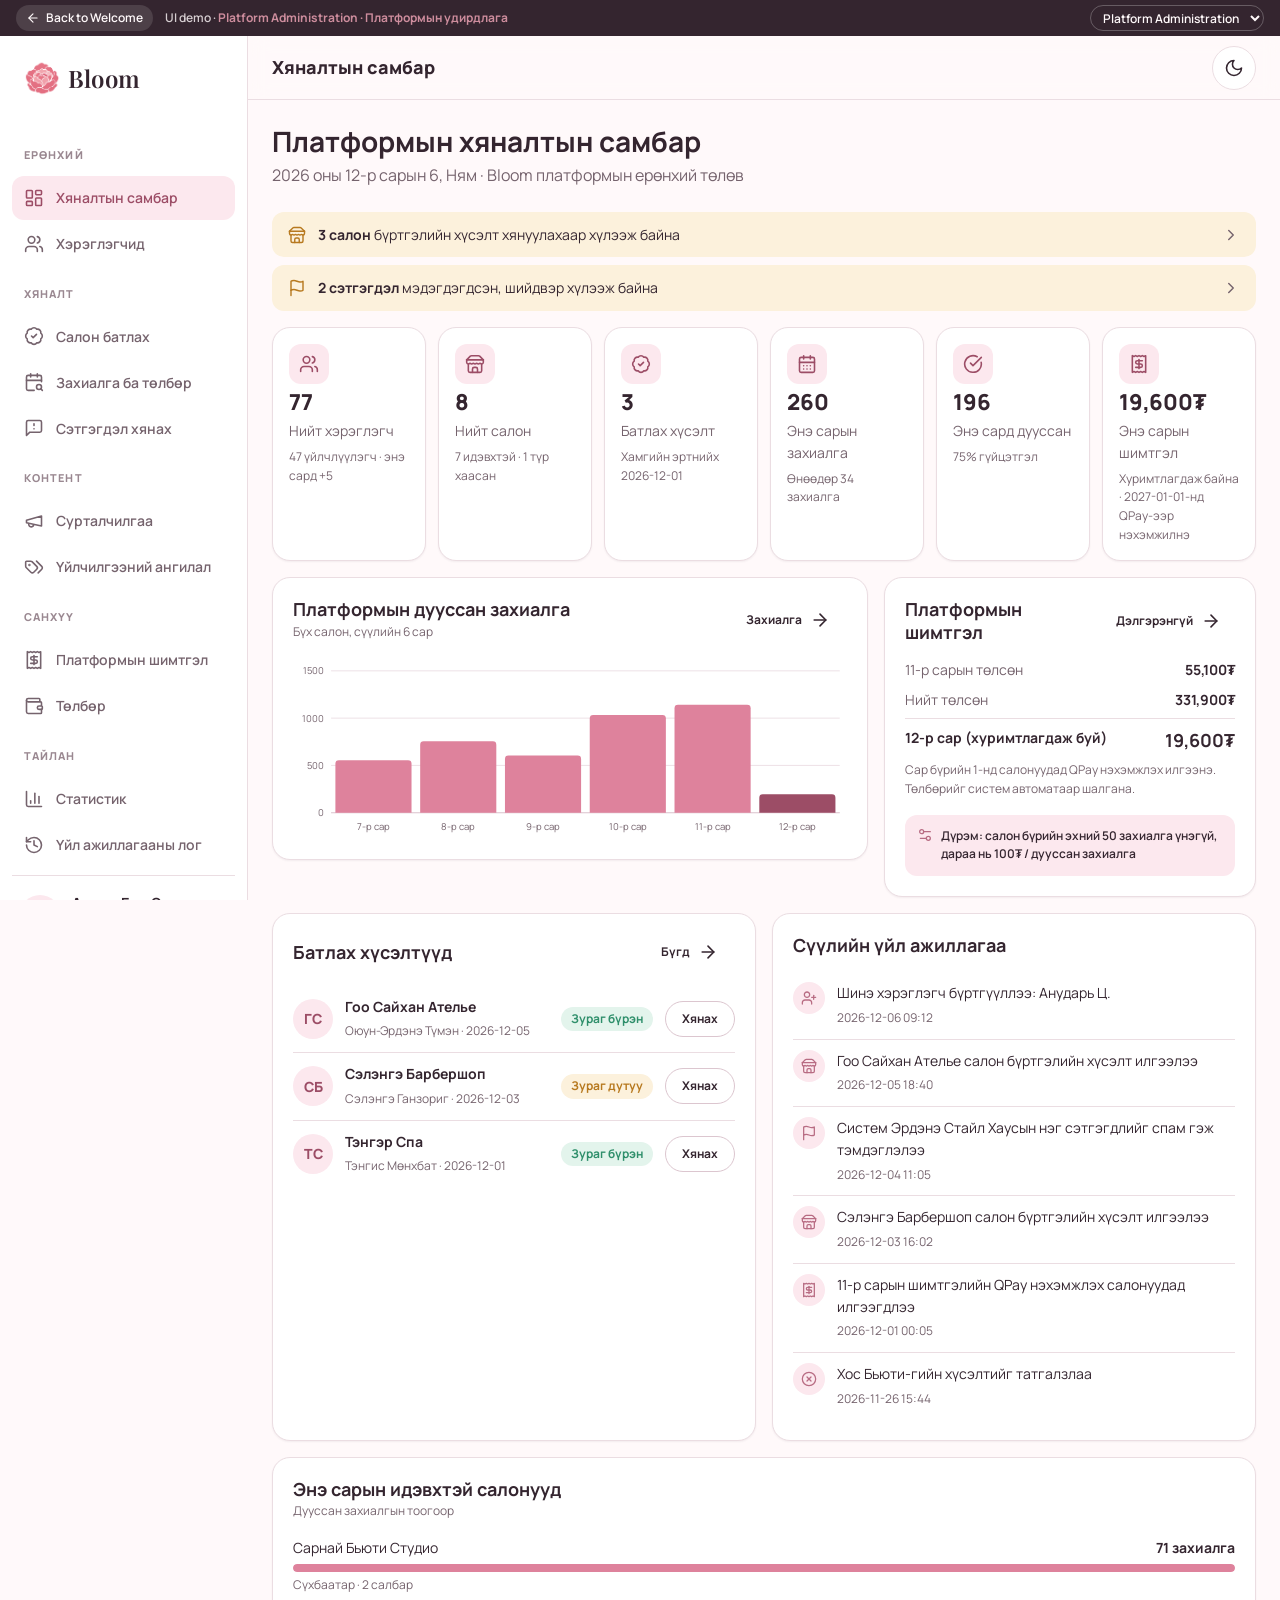
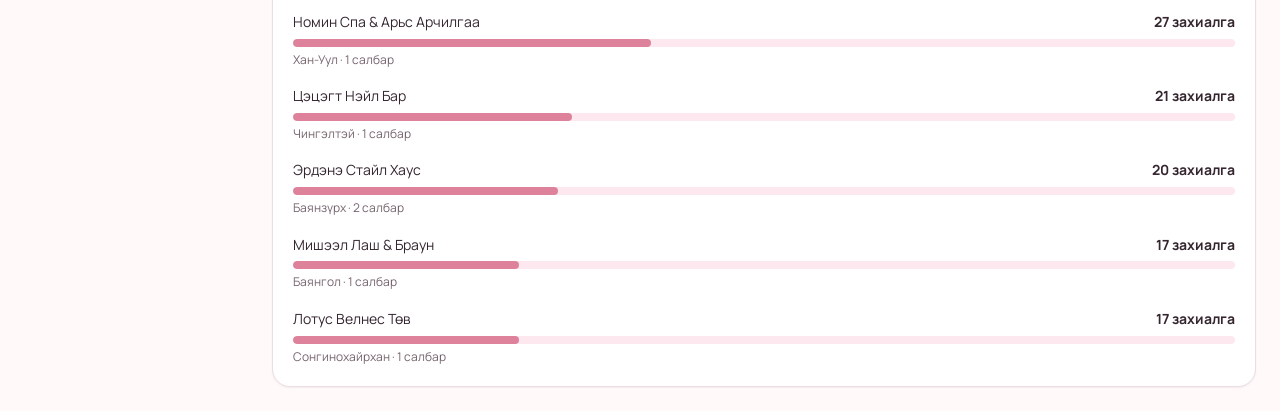
==== commit a5cee778: "ui improvement" ====
--- a/admin/index.html
+++ b/admin/index.html
@@ -30,6 +30,10 @@
     <section data-page="reviews"></section>
     <section data-page="ads"></section>
     <section data-page="invoices"></section>
+    <section data-page="payments"></section>
+    <section data-page="stats"></section>
+    <section data-page="categories"></section>
+    <section data-page="activity"></section>
   </div>
 
   <script>
@@ -43,7 +47,11 @@
         { id: "bookings",  label: "Захиалга ба төлбөр",   icon: "calendar-search",  group: "Хяналт" },
         { id: "reviews",   label: "Сэтгэгдэл хянах",      icon: "message-square-warning", group: "Хяналт" },
         { id: "ads",       label: "Сурталчилгаа",         icon: "megaphone",        group: "Контент" },
-        { id: "invoices",  label: "Платформын шимтгэл", icon: "receipt",          group: "Санхүү" }
+        { id: "categories",label: "Үйлчилгээний ангилал", icon: "tags",           group: "Контент" },
+        { id: "invoices",  label: "Платформын шимтгэл", icon: "receipt",          group: "Санхүү" },
+        { id: "payments",  label: "Төлбөр",               icon: "wallet",           group: "Санхүү" },
+        { id: "stats",     label: "Статистик",            icon: "chart-column",     group: "Тайлан" },
+        { id: "activity",  label: "Үйл ажиллагааны лог",  icon: "history",          group: "Тайлан" }
       ]
     };
   </script>
@@ -65,6 +73,7 @@
   <script src="../assets/js/admin/adm-reviews.js"></script>
   <script src="../assets/js/admin/adm-ads.js"></script>
   <script src="../assets/js/admin/adm-invoices.js"></script>
+  <script src="../assets/js/admin/adm-extra.js"></script>
   <script src="../assets/js/shell.js"></script>
 </body>
 </html>
--- a/assets/css/business.css
+++ b/assets/css/business.css
@@ -547,6 +547,14 @@
 .inv-due.unpaid { border-color: var(--warning); background: var(--warning-soft); }
 .inv-due.overdue { border-color: var(--danger); background: var(--danger-soft); }
 .inv-due.ok { align-items: flex-start; }
+/* QPay payment of a platform fee invoice (demo QR) */
+.fee-qr { display: flex; flex-direction: column; align-items: center; gap: var(--sp-3); }
+.fee-qr-amt { font-size: var(--fs-2xl); }
+.fee-qr .qr-box { position: relative; width: min(240px, 100%); aspect-ratio: 1; padding: 14px; border-radius: var(--r-lg); background: #fff; border: 1px solid var(--border); box-shadow: var(--shadow-md); }
+.fee-qr .qr-svg { width: 100%; height: 100%; display: block; shape-rendering: crispEdges; }
+.fee-qr .qr-mark { position: absolute; left: 50%; top: 50%; transform: translate(-50%, -50%); width: 18%; aspect-ratio: 1; display: grid; place-items: center; border-radius: 8px; background: #fff; }
+.fee-qr .qr-mark img { width: 76%; height: 76%; object-fit: contain; }
+.fee-qr .qr-msg { min-height: 1.2em; margin: 0; font-size: var(--fs-sm); color: var(--warning); text-align: center; }
 .inv-due.ok > .lucide { color: var(--success); }
 .inv-head { display: grid; grid-template-columns: repeat(2, minmax(0, 1fr)); gap: var(--sp-3); margin-bottom: var(--sp-4); padding: var(--sp-4); border-radius: var(--r-md); background: var(--surface-3); }
 .inv-head > div { display: flex; flex-direction: column; min-width: 0; }
@@ -571,3 +579,93 @@
 .emp-photo { display: flex; align-items: center; gap: var(--sp-4); padding: var(--sp-3); margin-bottom: var(--sp-4); border: 1px dashed var(--border); border-radius: var(--r-lg); }
 .emp-photo .grow { display: flex; flex-direction: column; gap: 4px; min-width: 0; }
 .emp-photo .row { display: flex; gap: var(--sp-2); flex-wrap: wrap; margin-top: 4px; }
+
+/* ---------- Added: onboarding, salon profile, sign-up wizard ---------- */
+.ob-head-r { display: flex; align-items: center; gap: var(--sp-3); flex-wrap: wrap; }
+.narrow-col { max-width: 920px; display: flex; flex-direction: column; gap: var(--sp-4); }
+.ob-hero { text-align: center; display: flex; flex-direction: column; align-items: center; gap: var(--sp-2); padding: var(--sp-6); }
+.ob-hero h3 { margin: var(--sp-2) 0 0; font-size: var(--fs-xl); }
+.ob-hero p { margin: 0; color: var(--text-2); }
+.ob-hero .btn { margin-top: var(--sp-3); }
+.ob-ic { width: 56px; height: 56px; border-radius: 50%; display: grid; place-items: center; background: var(--primary-soft); color: var(--accent-strong); flex-shrink: 0; }
+.ob-ic.ok { background: var(--success-soft); color: var(--success); }
+.ob-ic.warn { background: var(--warning-soft); color: var(--warning); }
+.ob-ic .lucide { width: 26px; height: 26px; }
+.ob-pending { display: flex; flex-direction: column; gap: var(--sp-4); }
+.ob-row { display: flex; gap: var(--sp-4); align-items: flex-start; }
+.ob-row h3 { margin: 0 0 4px; }
+.ob-row p { margin: 0; font-size: var(--fs-sm); }
+.ob-prog > div:first-child { display: flex; justify-content: space-between; font-size: var(--fs-sm); margin-bottom: 6px; }
+.progress.is-success span { background: var(--success); }
+.ob-check { list-style: none; margin: 0; padding: 0; display: grid; grid-template-columns: repeat(3, minmax(0, 1fr)); gap: var(--sp-2); }
+.ob-check li { display: flex; align-items: center; gap: var(--sp-2); padding: var(--sp-3); border: 1px solid var(--border); border-radius: var(--r-md); font-size: var(--fs-sm); }
+.ob-check li span:nth-child(2) { flex: 1; }
+.ob-check li .lucide { width: 18px; height: 18px; color: var(--text-3); }
+.ob-check li.is-done { background: var(--success-soft); border-color: transparent; }
+.ob-check li.is-done .lucide { color: var(--success); }
+.ob-iban { align-items: center; }
+.ob-iban > .lucide { color: var(--accent); width: 24px; height: 24px; }
+.ob-iban b { display: block; }
+.ob-iban p { margin: 2px 0 0; }
+@media (max-width: 767px) { .ob-check { grid-template-columns: 1fr; } .ob-iban { flex-wrap: wrap; } }
+
+.mm + .mm { margin-top: var(--sp-5); padding-top: var(--sp-5); border-top: 1px solid var(--border); }
+.mm-head { display: flex; justify-content: space-between; align-items: flex-start; gap: var(--sp-3); margin-bottom: var(--sp-3); }
+.mm-head b { display: block; }
+.mm-grid { display: grid; grid-template-columns: repeat(auto-fill, minmax(150px, 1fr)); gap: var(--sp-3); }
+.mm-item { position: relative; }
+.mm-item .biz-img, .mm-add { aspect-ratio: 4 / 3; border-radius: var(--r-md); }
+.mm-del { position: absolute; top: 6px; right: 6px; background: var(--surface); width: 32px; height: 32px; box-shadow: var(--shadow-sm); }
+.mm-add { display: flex; flex-direction: column; align-items: center; justify-content: center; gap: 4px; border: 2px dashed var(--border); color: var(--text-2); cursor: pointer; font-size: var(--fs-sm); font-weight: 600; text-align: center; padding: var(--sp-2); }
+.mm-add:hover { border-color: var(--primary-hover); color: var(--text); }
+
+.set-grid { display: grid; grid-template-columns: minmax(280px, 360px) minmax(0, 1fr); gap: var(--sp-4); align-items: start; }
+@media (max-width: 1023px) { .set-grid { grid-template-columns: 1fr; } }
+.set-side { padding: 0; overflow: hidden; }
+.set-cover { position: relative; }
+.set-cover > .biz-img { aspect-ratio: 16 / 7; border-radius: 0; }
+.set-logo { position: absolute; left: var(--sp-4); bottom: -32px; width: 72px; height: 72px; border-radius: 50%; border: 3px solid var(--surface); overflow: hidden; background: var(--surface); }
+.set-logo .biz-img { width: 100%; height: 100%; border-radius: 50%; }
+.set-logo .img-change { width: 26px; height: 26px; right: 0; bottom: 0; }
+.set-name { padding: 40px var(--sp-4) var(--sp-3); }
+.set-name b { display: block; font-size: var(--fs-lg); }
+.set-dl { margin: 0; padding: 0 var(--sp-4); }
+.set-dl div { display: flex; justify-content: space-between; gap: var(--sp-3); padding: 9px 0; border-top: 1px solid var(--border); font-size: var(--fs-sm); }
+.set-dl dt { color: var(--text-2); }
+.set-dl dd { margin: 0; text-align: right; overflow-wrap: anywhere; }
+.set-side > p { padding: 0 var(--sp-4) var(--sp-4); margin: var(--sp-2) 0 0; }
+
+.wz { max-width: 920px; padding: 0; }
+.wz-steps { list-style: none; margin: 0; padding: var(--sp-4); display: flex; gap: var(--sp-2); border-bottom: 1px solid var(--border); overflow-x: auto; }
+.wz-steps li { flex: 1; min-width: 90px; display: flex; flex-direction: column; align-items: center; gap: 6px; font-size: var(--fs-xs); font-weight: 700; color: var(--text-3); position: relative; }
+.wz-steps li:not(:last-child)::after { content: ""; position: absolute; top: 14px; left: calc(50% + 20px); right: calc(-50% + 20px); height: 2px; background: var(--border); }
+.wz-steps li.done:not(:last-child)::after { background: var(--success); }
+.wz-dot { width: 30px; height: 30px; border-radius: 50%; display: grid; place-items: center; background: var(--surface-2); font-size: 13px; }
+.wz-dot .lucide { width: 15px; height: 15px; }
+.wz-steps li.on { color: var(--text); }
+.wz-steps li.on .wz-dot { background: var(--primary); color: var(--on-primary, #fff); }
+.wz-steps li.done .wz-dot { background: var(--success); color: #fff; }
+.wz-body { padding: var(--sp-5); display: flex; flex-direction: column; gap: var(--sp-3); }
+.wz-body h3 { margin: 0; }
+.wz-body .form-grid { gap: var(--sp-3) var(--sp-4); }
+.wz-foot { display: flex; justify-content: space-between; padding: var(--sp-4) var(--sp-5); border-top: 1px solid var(--border); }
+.wz .segmented button { display: inline-flex; flex-direction: column; align-items: flex-start; gap: 0; }
+.wz .segmented button[aria-pressed="true"] { background: var(--surface); box-shadow: var(--shadow-sm); color: var(--text); }
+.wz-map { display: flex; align-items: center; justify-content: center; gap: var(--sp-2); height: 160px; border-radius: var(--r-md); border: 1px dashed var(--border); color: var(--text-2); font-size: var(--fs-sm);
+  background: linear-gradient(135deg, var(--surface-2) 25%, transparent 25%, transparent 50%, var(--surface-2) 50%, var(--surface-2) 75%, transparent 75%); background-size: 28px 28px; }
+.wz-rows { display: flex; flex-direction: column; gap: var(--sp-2); }
+.wz-row { display: grid; grid-template-columns: 2fr 1.4fr 1fr 1fr 1fr 40px; gap: var(--sp-2); align-items: center; }
+.wz-row-4 { grid-template-columns: repeat(4, minmax(0, 1fr)); }
+.wz-row-h { font-size: var(--fs-xs); font-weight: 700; color: var(--text-2); }
+@media (max-width: 767px) { .wz-row, .wz-row-4 { grid-template-columns: 1fr 1fr; } .wz-row-h { display: none; } }
+.wz-review { margin: 0; border: 1px solid var(--border); border-radius: var(--r-md); }
+.wz-review div { display: grid; grid-template-columns: 160px 1fr; gap: var(--sp-3); padding: 10px var(--sp-3); font-size: var(--fs-sm); }
+.wz-review div + div { border-top: 1px solid var(--border); }
+.wz-review dt { color: var(--text-2); }
+.wz-review dd { margin: 0; }
+.auth-wrap { max-width: 460px; margin: var(--sp-6) auto; }
+.wz-otp { display: flex; flex-direction: column; align-items: center; text-align: center; gap: var(--sp-3); padding: var(--sp-6); }
+.wz-otp h3 { margin: 0; }
+.wz-otp p { margin: 0; }
+.otp { display: flex; gap: 8px; }
+.otp .input { width: 46px; height: 54px; text-align: center; font-size: var(--fs-lg); font-weight: 700; padding: 0; }
--- a/assets/css/admin.css
+++ b/assets/css/admin.css
@@ -61,11 +61,20 @@
 .app-card .note { margin-top: 0; }
 .app-actions { display: flex; gap: var(--sp-2); flex-wrap: wrap; margin-top: auto; padding-top: var(--sp-3); border-top: 1px solid var(--border); }
 .app-actions .btn-primary { margin-left: auto; }
-.doc-list { list-style: none; margin: 0 0 6px; padding: 0; display: flex; flex-direction: column; gap: 8px; }
-.doc-list li { display: flex; align-items: center; gap: var(--sp-2); font-size: var(--fs-sm); flex-wrap: wrap; }
-.doc-list li > span:not(.badge) { flex: 1; min-width: 0; }
-.doc-list .lucide { width: 18px; height: 18px; }
-.doc-success { color: var(--success); } .doc-danger { color: var(--danger); } .doc-warning { color: var(--warning); }
+.app-strip { display: grid; grid-template-columns: repeat(4, minmax(0, 1fr)); gap: 6px; margin-top: var(--sp-3); }
+.app-thumb { position: relative; aspect-ratio: 1; padding: 0; border: 0; border-radius: var(--r-sm, 8px); overflow: hidden; background: var(--surface-2, var(--border)); cursor: pointer; }
+.app-thumb img, .ph-item img { width: 100%; height: 100%; object-fit: cover; display: block; }
+.app-thumb span { position: absolute; inset: 0; display: grid; place-items: center; background: rgba(0, 0, 0, .5); color: #fff; font-weight: 600; }
+.ph-group + .ph-group { margin-top: var(--sp-4); }
+.ph-head { display: flex; align-items: center; justify-content: space-between; gap: var(--sp-2); flex-wrap: wrap; margin: var(--sp-2) 0; font-size: var(--fs-sm); }
+.ph-head b { display: inline-flex; align-items: center; gap: 6px; }
+.ph-head .lucide { width: 16px; height: 16px; }
+.ph-grid { display: grid; grid-template-columns: repeat(auto-fill, minmax(110px, 1fr)); gap: 8px; }
+.ph-item { aspect-ratio: 1; padding: 0; border: 0; border-radius: var(--r-sm, 8px); overflow: hidden; background: var(--surface-2, var(--border)); cursor: zoom-in; }
+.ph-item:focus-visible, .app-thumb:focus-visible { outline: 2px solid var(--primary); outline-offset: 2px; }
+.ph-view { position: fixed; inset: 0; z-index: 2000; display: grid; place-items: center; padding: 16px; background: rgba(0, 0, 0, .85); cursor: zoom-out; }
+.ph-view img { max-width: 100%; max-height: 90vh; border-radius: 8px; object-fit: contain; }
+.ph-close { position: absolute; top: 16px; right: 16px; width: 40px; height: 40px; border: 0; border-radius: 50%; background: rgba(255, 255, 255, .15); color: #fff; display: grid; place-items: center; cursor: pointer; }
 .adm-mini { display: grid; grid-template-columns: repeat(4, minmax(0, 1fr)); gap: var(--sp-2); padding: var(--sp-3) 0; margin: var(--sp-2) 0 var(--sp-3); border-top: 1px solid var(--border); border-bottom: 1px solid var(--border); }
 .adm-mini div { display: flex; flex-direction: column; align-items: center; text-align: center; gap: 2px; }
 .adm-mini b { font-size: var(--fs-lg); }
@@ -137,3 +146,16 @@
 .inv-table td { vertical-align: middle; }
 .inv-table td:first-child { min-width: 180px; }
 .inv-table td:nth-child(2) { white-space: nowrap; }
+
+/* ---------- Added pages: activity log, categories, stats, payments ---------- */
+.u-cell .avatar.sys { background: var(--surface-2, var(--bg-2)); color: var(--text-2); }
+.u-cell .avatar.sys svg { width: 16px; height: 16px; }
+.u-cell .cat-ic { width: 34px; height: 34px; border-radius: var(--r-md, 10px); display: inline-grid; place-items: center; background: var(--primary-soft); color: var(--accent-strong); flex-shrink: 0; }
+.u-cell .cat-ic svg { width: 18px; height: 18px; }
+.badge-neutral { background: var(--surface-2, rgba(127,127,127,.12)); color: var(--text-2); }
+.method-chip { display: inline-flex; align-items: center; padding: 2px 10px; border-radius: 999px; font-size: var(--fs-xs); font-weight: 600; border: 1px solid var(--border); }
+.method-chip.m-qpay { color: var(--info); border-color: currentColor; }
+.method-chip.m-cash { color: var(--success); border-color: currentColor; }
+.method-chip.m-card { color: var(--text-2); }
+.stat-grid { display: grid; grid-template-columns: repeat(2, minmax(0, 1fr)); gap: var(--sp-4); margin-top: var(--sp-4); }
+@media (max-width: 1023px) { .stat-grid { grid-template-columns: 1fr; } }
